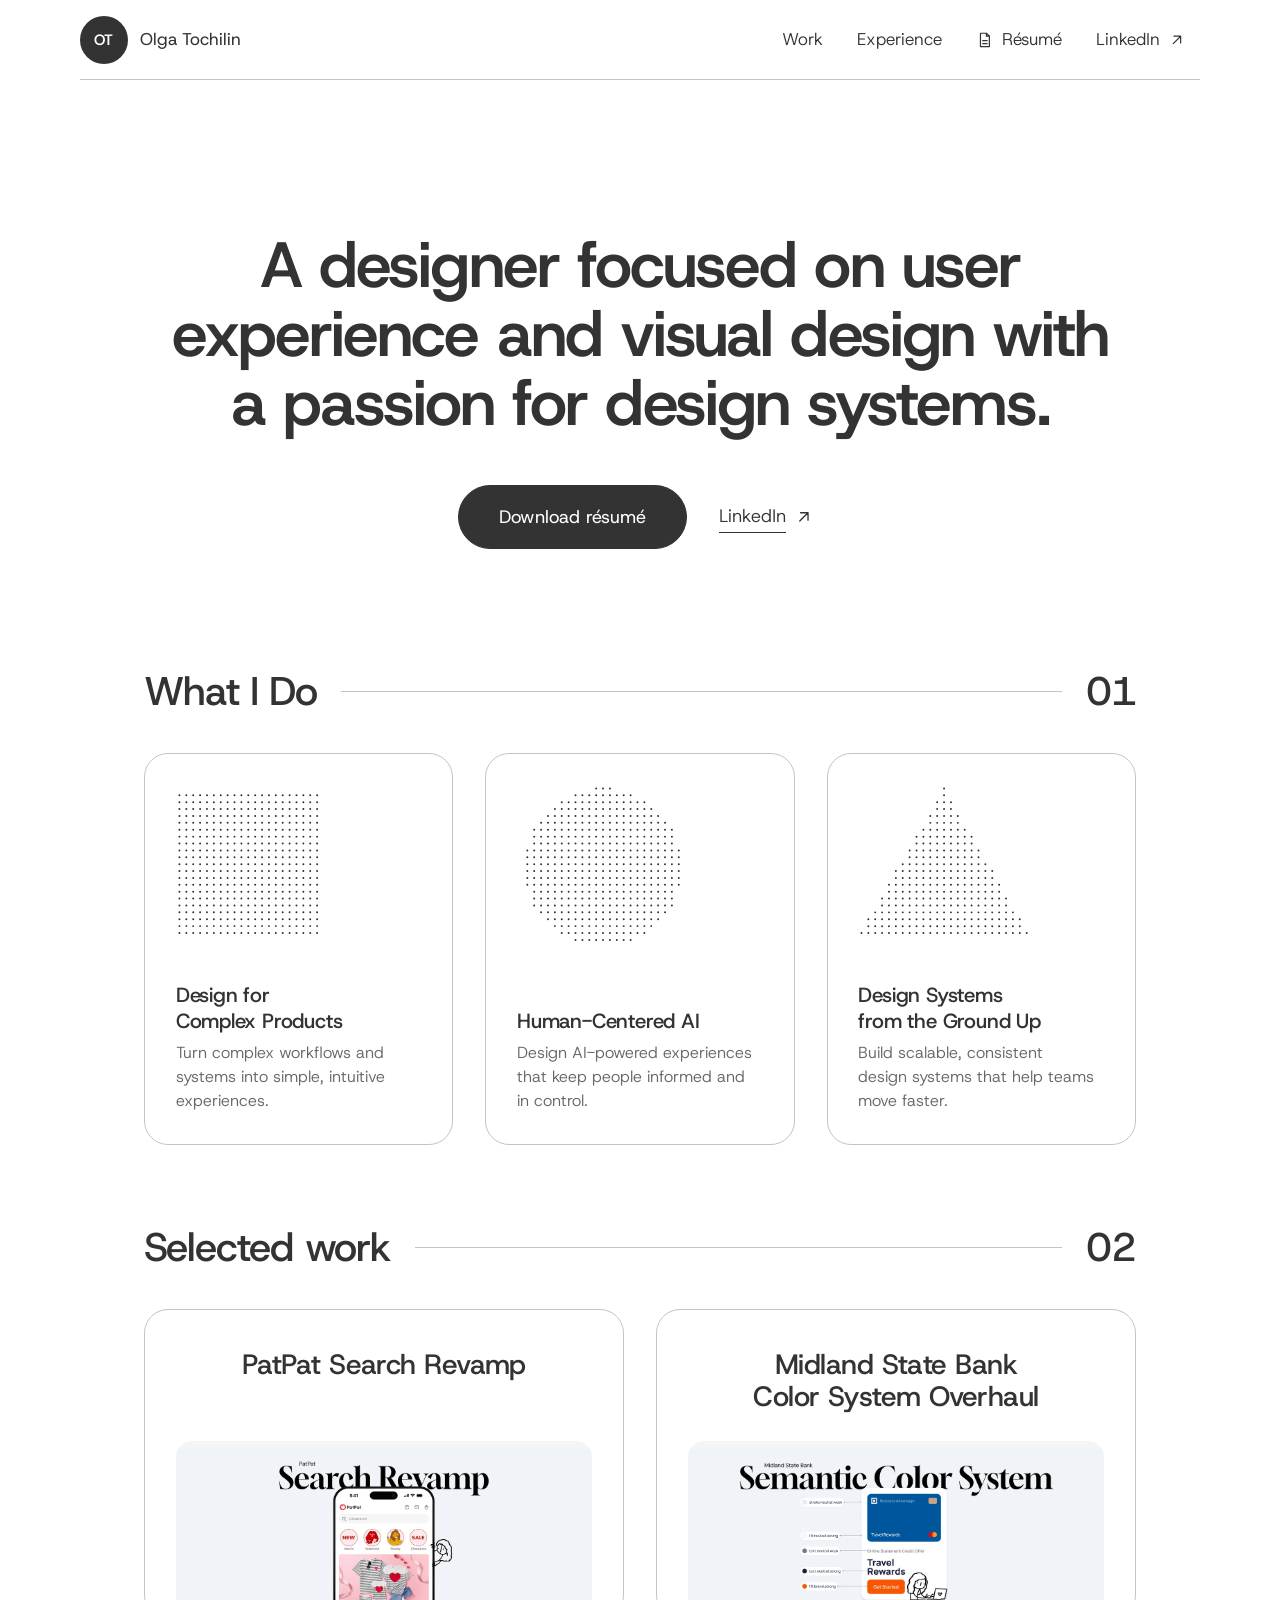
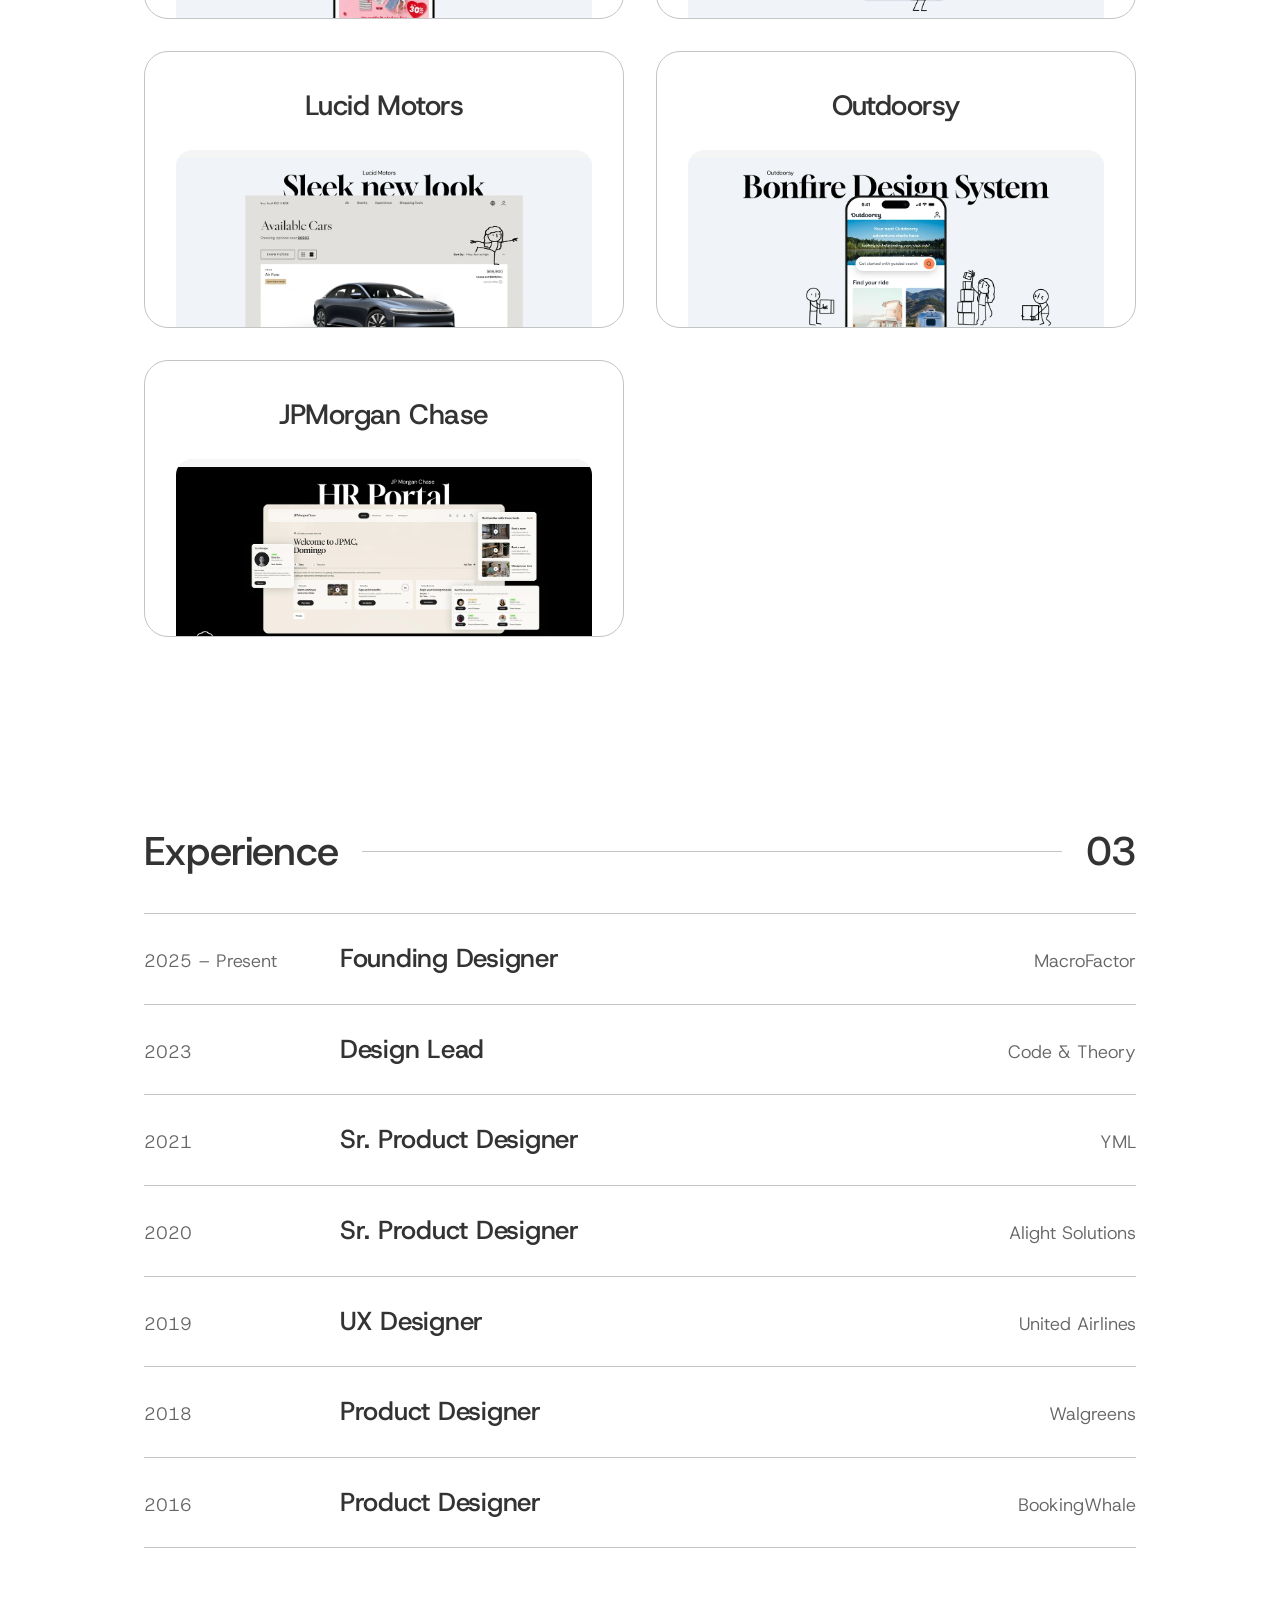
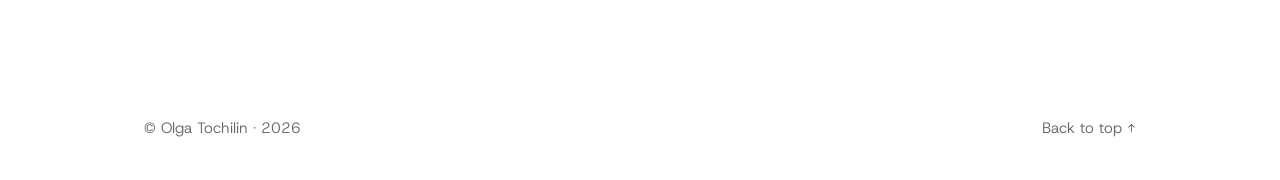
==== index.html @ 883e1238 "What I Do: drop hover effect, show descriptions inside cards Remove the slide-up dark layer and its " ====
<!doctype html>
<html lang="en">
<head>
<meta charset="utf-8">
<meta name="viewport" content="width=device-width, initial-scale=1">
<title>Olga Tochilin</title>
<meta name="description" content="Olga Tochilin — designer focused on user experience, visual design and design systems.">
<script>document.documentElement.classList.add('js')</script>
<link rel="preload" href="assets/fonts/HostGrotesk-latin.woff2" as="font" type="font/woff2" crossorigin>
<link rel="stylesheet" href="assets/style.css">
</head>
<body>
<header class="site-header">
  <div class="header-inner">
    <a class="brand" href="./"><span class="mono">OT</span><span class="brand-name">Olga Tochilin</span></a>
    <nav>
      <a href="#work">Work</a>
      <a href="#experience">Experience</a>
      <a class="nav-cta" href="assets/Olga-Tochilin-PD.pdf" target="_blank" rel="noopener"><svg viewBox="0 0 24 24" aria-hidden="true"><path d="M6 3h8l4 4v14H6V3Z"/><path d="M14 3v4h4M9 13h6M9 17h6"/></svg>Résumé</a>
      <a class="nav-cta" href="https://www.linkedin.com/in/olgatoc/" target="_blank" rel="noopener noreferrer"><span>LinkedIn</span><svg viewBox="0 0 24 24" aria-hidden="true"><path d="M7 17 17 7M8 7h9v9"/></svg><span class="sr-only"> (opens in a new tab)</span></a>
    </nav>
  </div>
</header>
<main id="top">
<section class="hero">
  <h1 data-reveal>A designer focused on user experience and visual design with a passion for design&nbsp;systems.</h1>
  <div class="hero-cta" data-reveal>
    <a class="btn btn-solid" href="assets/Olga-Tochilin-PD.pdf" target="_blank" rel="noopener"><span>Download résumé</span></a>
    <a class="link-ext" href="https://www.linkedin.com/in/olgatoc/" target="_blank" rel="noopener noreferrer"><span>LinkedIn</span><svg viewBox="0 0 24 24" aria-hidden="true"><path d="M7 17 17 7M8 7h9v9"/></svg><span class="sr-only"> (opens in a new tab)</span></a>
  </div>
</section>
<section id="what" class="wrap">
  <h2 class="section-head" data-reveal><span>What I Do</span><i></i><b>01</b></h2>
  <div class="what-grid"><div class="what-card" data-reveal><svg class="dots" viewBox="0 0 400 384" aria-hidden="true"><path d="M8 24h0M24 24h0M40 24h0M56 24h0M72 24h0M88 24h0M104 24h0M120 24h0M136 24h0M152 24h0M168 24h0M184 24h0M200 24h0M216 24h0M232 24h0M248 24h0M264 24h0M280 24h0M296 24h0M312 24h0M328 24h0M8 40h0M24 40h0M40 40h0M56 40h0M72 40h0M88 40h0M104 40h0M120 40h0M136 40h0M152 40h0M168 40h0M184 40h0M200 40h0M216 40h0M232 40h0M248 40h0M264 40h0M280 40h0M296 40h0M312 40h0M328 40h0M8 56h0M24 56h0M40 56h0M56 56h0M72 56h0M88 56h0M104 56h0M120 56h0M136 56h0M152 56h0M168 56h0M184 56h0M200 56h0M216 56h0M232 56h0M248 56h0M264 56h0M280 56h0M296 56h0M312 56h0M328 56h0M8 72h0M24 72h0M40 72h0M56 72h0M72 72h0M88 72h0M104 72h0M120 72h0M136 72h0M152 72h0M168 72h0M184 72h0M200 72h0M216 72h0M232 72h0M248 72h0M264 72h0M280 72h0M296 72h0M312 72h0M328 72h0M8 88h0M24 88h0M40 88h0M56 88h0M72 88h0M88 88h0M104 88h0M120 88h0M136 88h0M152 88h0M168 88h0M184 88h0M200 88h0M216 88h0M232 88h0M248 88h0M264 88h0M280 88h0M296 88h0M312 88h0M328 88h0M8 104h0M24 104h0M40 104h0M56 104h0M72 104h0M88 104h0M104 104h0M120 104h0M136 104h0M152 104h0M168 104h0M184 104h0M200 104h0M216 104h0M232 104h0M248 104h0M264 104h0M280 104h0M296 104h0M312 104h0M328 104h0M8 120h0M24 120h0M40 120h0M56 120h0M72 120h0M88 120h0M104 120h0M120 120h0M136 120h0M152 120h0M168 120h0M184 120h0M200 120h0M216 120h0M232 120h0M248 120h0M264 120h0M280 120h0M296 120h0M312 120h0M328 120h0M8 136h0M24 136h0M40 136h0M56 136h0M72 136h0M88 136h0M104 136h0M120 136h0M136 136h0M152 136h0M168 136h0M184 136h0M200 136h0M216 136h0M232 136h0M248 136h0M264 136h0M280 136h0M296 136h0M312 136h0M328 136h0M8 152h0M24 152h0M40 152h0M56 152h0M72 152h0M88 152h0M104 152h0M120 152h0M136 152h0M152 152h0M168 152h0M184 152h0M200 152h0M216 152h0M232 152h0M248 152h0M264 152h0M280 152h0M296 152h0M312 152h0M328 152h0M8 168h0M24 168h0M40 168h0M56 168h0M72 168h0M88 168h0M104 168h0M120 168h0M136 168h0M152 168h0M168 168h0M184 168h0M200 168h0M216 168h0M232 168h0M248 168h0M264 168h0M280 168h0M296 168h0M312 168h0M328 168h0M8 184h0M24 184h0M40 184h0M56 184h0M72 184h0M88 184h0M104 184h0M120 184h0M136 184h0M152 184h0M168 184h0M184 184h0M200 184h0M216 184h0M232 184h0M248 184h0M264 184h0M280 184h0M296 184h0M312 184h0M328 184h0M8 200h0M24 200h0M40 200h0M56 200h0M72 200h0M88 200h0M104 200h0M120 200h0M136 200h0M152 200h0M168 200h0M184 200h0M200 200h0M216 200h0M232 200h0M248 200h0M264 200h0M280 200h0M296 200h0M312 200h0M328 200h0M8 216h0M24 216h0M40 216h0M56 216h0M72 216h0M88 216h0M104 216h0M120 216h0M136 216h0M152 216h0M168 216h0M184 216h0M200 216h0M216 216h0M232 216h0M248 216h0M264 216h0M280 216h0M296 216h0M312 216h0M328 216h0M8 232h0M24 232h0M40 232h0M56 232h0M72 232h0M88 232h0M104 232h0M120 232h0M136 232h0M152 232h0M168 232h0M184 232h0M200 232h0M216 232h0M232 232h0M248 232h0M264 232h0M280 232h0M296 232h0M312 232h0M328 232h0M8 248h0M24 248h0M40 248h0M56 248h0M72 248h0M88 248h0M104 248h0M120 248h0M136 248h0M152 248h0M168 248h0M184 248h0M200 248h0M216 248h0M232 248h0M248 248h0M264 248h0M280 248h0M296 248h0M312 248h0M328 248h0M8 264h0M24 264h0M40 264h0M56 264h0M72 264h0M88 264h0M104 264h0M120 264h0M136 264h0M152 264h0M168 264h0M184 264h0M200 264h0M216 264h0M232 264h0M248 264h0M264 264h0M280 264h0M296 264h0M312 264h0M328 264h0M8 280h0M24 280h0M40 280h0M56 280h0M72 280h0M88 280h0M104 280h0M120 280h0M136 280h0M152 280h0M168 280h0M184 280h0M200 280h0M216 280h0M232 280h0M248 280h0M264 280h0M280 280h0M296 280h0M312 280h0M328 280h0M8 296h0M24 296h0M40 296h0M56 296h0M72 296h0M88 296h0M104 296h0M120 296h0M136 296h0M152 296h0M168 296h0M184 296h0M200 296h0M216 296h0M232 296h0M248 296h0M264 296h0M280 296h0M296 296h0M312 296h0M328 296h0M8 312h0M24 312h0M40 312h0M56 312h0M72 312h0M88 312h0M104 312h0M120 312h0M136 312h0M152 312h0M168 312h0M184 312h0M200 312h0M216 312h0M232 312h0M248 312h0M264 312h0M280 312h0M296 312h0M312 312h0M328 312h0M8 328h0M24 328h0M40 328h0M56 328h0M72 328h0M88 328h0M104 328h0M120 328h0M136 328h0M152 328h0M168 328h0M184 328h0M200 328h0M216 328h0M232 328h0M248 328h0M264 328h0M280 328h0M296 328h0M312 328h0M328 328h0M8 344h0M24 344h0M40 344h0M56 344h0M72 344h0M88 344h0M104 344h0M120 344h0M136 344h0M152 344h0M168 344h0M184 344h0M200 344h0M216 344h0M232 344h0M248 344h0M264 344h0M280 344h0M296 344h0M312 344h0M328 344h0" fill="none" stroke="currentColor" stroke-width="4.6" stroke-linecap="round"/></svg><div class="what-text"><h3>Design for<br>Complex Products</h3><p class="what-desc">Turn complex workflows and systems into simple, intuitive experiences.</p></div></div><div class="what-card" data-reveal><svg class="dots" viewBox="0 0 400 384" aria-hidden="true"><path d="M184 8h0M200 8h0M216 8h0M136 24h0M152 24h0M168 24h0M184 24h0M200 24h0M216 24h0M232 24h0M248 24h0M264 24h0M104 40h0M120 40h0M136 40h0M152 40h0M168 40h0M184 40h0M200 40h0M216 40h0M232 40h0M248 40h0M264 40h0M280 40h0M296 40h0M88 56h0M104 56h0M120 56h0M136 56h0M152 56h0M168 56h0M184 56h0M200 56h0M216 56h0M232 56h0M248 56h0M264 56h0M280 56h0M296 56h0M312 56h0M72 72h0M88 72h0M104 72h0M120 72h0M136 72h0M152 72h0M168 72h0M184 72h0M200 72h0M216 72h0M232 72h0M248 72h0M264 72h0M280 72h0M296 72h0M312 72h0M328 72h0M56 88h0M72 88h0M88 88h0M104 88h0M120 88h0M136 88h0M152 88h0M168 88h0M184 88h0M200 88h0M216 88h0M232 88h0M248 88h0M264 88h0M280 88h0M296 88h0M312 88h0M328 88h0M344 88h0M40 104h0M56 104h0M72 104h0M88 104h0M104 104h0M120 104h0M136 104h0M152 104h0M168 104h0M184 104h0M200 104h0M216 104h0M232 104h0M248 104h0M264 104h0M280 104h0M296 104h0M312 104h0M328 104h0M344 104h0M360 104h0M40 120h0M56 120h0M72 120h0M88 120h0M104 120h0M120 120h0M136 120h0M152 120h0M168 120h0M184 120h0M200 120h0M216 120h0M232 120h0M248 120h0M264 120h0M280 120h0M296 120h0M312 120h0M328 120h0M344 120h0M360 120h0M40 136h0M56 136h0M72 136h0M88 136h0M104 136h0M120 136h0M136 136h0M152 136h0M168 136h0M184 136h0M200 136h0M216 136h0M232 136h0M248 136h0M264 136h0M280 136h0M296 136h0M312 136h0M328 136h0M344 136h0M360 136h0M24 152h0M40 152h0M56 152h0M72 152h0M88 152h0M104 152h0M120 152h0M136 152h0M152 152h0M168 152h0M184 152h0M200 152h0M216 152h0M232 152h0M248 152h0M264 152h0M280 152h0M296 152h0M312 152h0M328 152h0M344 152h0M360 152h0M376 152h0M24 168h0M40 168h0M56 168h0M72 168h0M88 168h0M104 168h0M120 168h0M136 168h0M152 168h0M168 168h0M184 168h0M200 168h0M216 168h0M232 168h0M248 168h0M264 168h0M280 168h0M296 168h0M312 168h0M328 168h0M344 168h0M360 168h0M376 168h0M24 184h0M40 184h0M56 184h0M72 184h0M88 184h0M104 184h0M120 184h0M136 184h0M152 184h0M168 184h0M184 184h0M200 184h0M216 184h0M232 184h0M248 184h0M264 184h0M280 184h0M296 184h0M312 184h0M328 184h0M344 184h0M360 184h0M376 184h0M24 200h0M40 200h0M56 200h0M72 200h0M88 200h0M104 200h0M120 200h0M136 200h0M152 200h0M168 200h0M184 200h0M200 200h0M216 200h0M232 200h0M248 200h0M264 200h0M280 200h0M296 200h0M312 200h0M328 200h0M344 200h0M360 200h0M376 200h0M24 216h0M40 216h0M56 216h0M72 216h0M88 216h0M104 216h0M120 216h0M136 216h0M152 216h0M168 216h0M184 216h0M200 216h0M216 216h0M232 216h0M248 216h0M264 216h0M280 216h0M296 216h0M312 216h0M328 216h0M344 216h0M360 216h0M376 216h0M24 232h0M40 232h0M56 232h0M72 232h0M88 232h0M104 232h0M120 232h0M136 232h0M152 232h0M168 232h0M184 232h0M200 232h0M216 232h0M232 232h0M248 232h0M264 232h0M280 232h0M296 232h0M312 232h0M328 232h0M344 232h0M360 232h0M376 232h0M40 248h0M56 248h0M72 248h0M88 248h0M104 248h0M120 248h0M136 248h0M152 248h0M168 248h0M184 248h0M200 248h0M216 248h0M232 248h0M248 248h0M264 248h0M280 248h0M296 248h0M312 248h0M328 248h0M344 248h0M360 248h0M40 264h0M56 264h0M72 264h0M88 264h0M104 264h0M120 264h0M136 264h0M152 264h0M168 264h0M184 264h0M200 264h0M216 264h0M232 264h0M248 264h0M264 264h0M280 264h0M296 264h0M312 264h0M328 264h0M344 264h0M360 264h0M40 280h0M56 280h0M72 280h0M88 280h0M104 280h0M120 280h0M136 280h0M152 280h0M168 280h0M184 280h0M200 280h0M216 280h0M232 280h0M248 280h0M264 280h0M280 280h0M296 280h0M312 280h0M328 280h0M344 280h0M360 280h0M56 296h0M72 296h0M88 296h0M104 296h0M120 296h0M136 296h0M152 296h0M168 296h0M184 296h0M200 296h0M216 296h0M232 296h0M248 296h0M264 296h0M280 296h0M296 296h0M312 296h0M328 296h0M344 296h0M72 312h0M88 312h0M104 312h0M120 312h0M136 312h0M152 312h0M168 312h0M184 312h0M200 312h0M216 312h0M232 312h0M248 312h0M264 312h0M280 312h0M296 312h0M312 312h0M328 312h0M88 328h0M104 328h0M120 328h0M136 328h0M152 328h0M168 328h0M184 328h0M200 328h0M216 328h0M232 328h0M248 328h0M264 328h0M280 328h0M296 328h0M312 328h0M104 344h0M120 344h0M136 344h0M152 344h0M168 344h0M184 344h0M200 344h0M216 344h0M232 344h0M248 344h0M264 344h0M280 344h0M296 344h0M136 360h0M152 360h0M168 360h0M184 360h0M200 360h0M216 360h0M232 360h0M248 360h0M264 360h0" fill="none" stroke="currentColor" stroke-width="4.6" stroke-linecap="round"/></svg><div class="what-text"><h3>Human-Centered AI</h3><p class="what-desc">Design AI-powered experiences that keep people informed and in control.</p></div></div><div class="what-card" data-reveal><svg class="dots" viewBox="0 0 400 384" aria-hidden="true"><path d="M200 8h0M200 24h0M184 40h0M200 40h0M216 40h0M184 56h0M200 56h0M216 56h0M168 72h0M184 72h0M200 72h0M216 72h0M232 72h0M168 88h0M184 88h0M200 88h0M216 88h0M232 88h0M152 104h0M168 104h0M184 104h0M200 104h0M216 104h0M232 104h0M248 104h0M136 120h0M152 120h0M168 120h0M184 120h0M200 120h0M216 120h0M232 120h0M248 120h0M264 120h0M136 136h0M152 136h0M168 136h0M184 136h0M200 136h0M216 136h0M232 136h0M248 136h0M264 136h0M120 152h0M136 152h0M152 152h0M168 152h0M184 152h0M200 152h0M216 152h0M232 152h0M248 152h0M264 152h0M280 152h0M120 168h0M136 168h0M152 168h0M168 168h0M184 168h0M200 168h0M216 168h0M232 168h0M248 168h0M264 168h0M280 168h0M104 184h0M120 184h0M136 184h0M152 184h0M168 184h0M184 184h0M200 184h0M216 184h0M232 184h0M248 184h0M264 184h0M280 184h0M296 184h0M88 200h0M104 200h0M120 200h0M136 200h0M152 200h0M168 200h0M184 200h0M200 200h0M216 200h0M232 200h0M248 200h0M264 200h0M280 200h0M296 200h0M312 200h0M88 216h0M104 216h0M120 216h0M136 216h0M152 216h0M168 216h0M184 216h0M200 216h0M216 216h0M232 216h0M248 216h0M264 216h0M280 216h0M296 216h0M312 216h0M72 232h0M88 232h0M104 232h0M120 232h0M136 232h0M152 232h0M168 232h0M184 232h0M200 232h0M216 232h0M232 232h0M248 232h0M264 232h0M280 232h0M296 232h0M312 232h0M328 232h0M72 248h0M88 248h0M104 248h0M120 248h0M136 248h0M152 248h0M168 248h0M184 248h0M200 248h0M216 248h0M232 248h0M248 248h0M264 248h0M280 248h0M296 248h0M312 248h0M328 248h0M56 264h0M72 264h0M88 264h0M104 264h0M120 264h0M136 264h0M152 264h0M168 264h0M184 264h0M200 264h0M216 264h0M232 264h0M248 264h0M264 264h0M280 264h0M296 264h0M312 264h0M328 264h0M344 264h0M56 280h0M72 280h0M88 280h0M104 280h0M120 280h0M136 280h0M152 280h0M168 280h0M184 280h0M200 280h0M216 280h0M232 280h0M248 280h0M264 280h0M280 280h0M296 280h0M312 280h0M328 280h0M344 280h0M40 296h0M56 296h0M72 296h0M88 296h0M104 296h0M120 296h0M136 296h0M152 296h0M168 296h0M184 296h0M200 296h0M216 296h0M232 296h0M248 296h0M264 296h0M280 296h0M296 296h0M312 296h0M328 296h0M344 296h0M360 296h0M24 312h0M40 312h0M56 312h0M72 312h0M88 312h0M104 312h0M120 312h0M136 312h0M152 312h0M168 312h0M184 312h0M200 312h0M216 312h0M232 312h0M248 312h0M264 312h0M280 312h0M296 312h0M312 312h0M328 312h0M344 312h0M360 312h0M376 312h0M24 328h0M40 328h0M56 328h0M72 328h0M88 328h0M104 328h0M120 328h0M136 328h0M152 328h0M168 328h0M184 328h0M200 328h0M216 328h0M232 328h0M248 328h0M264 328h0M280 328h0M296 328h0M312 328h0M328 328h0M344 328h0M360 328h0M376 328h0M8 344h0M24 344h0M40 344h0M56 344h0M72 344h0M88 344h0M104 344h0M120 344h0M136 344h0M152 344h0M168 344h0M184 344h0M200 344h0M216 344h0M232 344h0M248 344h0M264 344h0M280 344h0M296 344h0M312 344h0M328 344h0M344 344h0M360 344h0M376 344h0M392 344h0" fill="none" stroke="currentColor" stroke-width="4.6" stroke-linecap="round"/></svg><div class="what-text"><h3>Design Systems<br>from the Ground Up</h3><p class="what-desc">Build scalable, consistent design systems that help teams move faster.</p></div></div></div>
</section>
<section id="work" class="wrap">
  <h2 class="section-head" data-reveal><span>Selected work</span><i></i><b>02</b></h2>
  <div class="grid">
<a class="card" href="portfolio/patpat/" data-reveal>
  <span class="card-text">
    <span class="card-title">PatPat Search Revamp</span>
  </span>
  <span class="card-media"><img src="assets/img/patpat-featured-5.webp" alt="" width="1200" height="509" loading="lazy"></span>
</a>
<a class="card" href="portfolio/midland/" data-reveal>
  <span class="card-text">
    <span class="card-title">Midland State Bank Color System Overhaul</span>
  </span>
  <span class="card-media"><img src="assets/img/midland-featured-5.webp" alt="" width="1200" height="509" loading="lazy"></span>
</a>
<a class="card" href="portfolio/lucid/" data-reveal>
  <span class="card-text">
    <span class="card-title">Lucid Motors</span>
  </span>
  <span class="card-media"><img src="assets/img/lucid-featured-5.webp" alt="" width="1200" height="509" loading="lazy"></span>
</a>
<a class="card" href="portfolio/outdoorsy/" data-reveal>
  <span class="card-text">
    <span class="card-title">Outdoorsy</span>
  </span>
  <span class="card-media"><img src="assets/img/outdoorsy-featured-5.webp" alt="" width="1200" height="509" loading="lazy"></span>
</a>
<a class="card" href="portfolio/jpmorgan-chase/" data-reveal>
  <span class="card-text">
    <span class="card-title">JPMorgan Chase</span>
  </span>
  <span class="card-media"><img src="assets/img/jpmc-featured-5.webp" alt="" width="1200" height="509" loading="lazy"></span>
</a>
  </div>
</section>
<section id="experience" class="wrap">
  <h2 class="section-head" data-reveal><span>Experience</span><i></i><b>03</b></h2>
  <ul class="exp"><li data-reveal><span class="yr">2025 – Present</span><span class="role">Founding Designer</span><span class="co">MacroFactor</span></li><li data-reveal><span class="yr">2023</span><span class="role">Design Lead</span><span class="co">Code & Theory</span></li><li data-reveal><span class="yr">2021</span><span class="role">Sr. Product Designer</span><span class="co">YML</span></li><li data-reveal><span class="yr">2020</span><span class="role">Sr. Product Designer</span><span class="co">Alight Solutions</span></li><li data-reveal><span class="yr">2019</span><span class="role">UX Designer</span><span class="co">United Airlines</span></li><li data-reveal><span class="yr">2018</span><span class="role">Product Designer</span><span class="co">Walgreens</span></li><li data-reveal><span class="yr">2016</span><span class="role">Product Designer</span><span class="co">BookingWhale</span></li></ul>
</section>
</main>
<footer class="site-footer"><span>© Olga Tochilin · 2026</span><a href="#top" class="to-top">Back to top ↑</a></footer>
<script src="assets/site.js" defer></script>
</body>
</html>
---- assets/style.css ----
/* Olga Tochilin — portfolio
   Monochrome, hairline borders, large radii, Host Grotesk, quick restrained motion. */

@font-face{
  font-family:"Host Grotesk";
  src:url("fonts/HostGrotesk-latin.woff2") format("woff2");
  font-weight:300 800;font-style:normal;font-display:swap;
}

:root{
  --n0:#fff; --n100:#f5f5f5; --n200:#ddd; --n300:#c4c4c4; --n500:#888; --n600:#666; --n900:#333;
  --hair:.5px solid var(--n300);
  --radius:24px;
  --edge:clamp(20px,5vw,64px);
  --max:1120px;
  --read:720px;
  --header:80px;
  --ease-out:cubic-bezier(.22,1,.36,1);
  --ease-ui:cubic-bezier(.5,0,.5,1);
  --font:"Host Grotesk",-apple-system,BlinkMacSystemFont,"Segoe UI",Helvetica,Arial,sans-serif;
}
*{box-sizing:border-box}
html{scroll-behavior:smooth;scroll-padding-top:100px}
body{
  margin:0;padding-top:var(--header);
  background:var(--n0);color:var(--n900);
  font:330 18px/1.6 var(--font);letter-spacing:0;
  -webkit-font-smoothing:antialiased;text-wrap:pretty;
}
img{max-width:100%;height:auto;display:block}
a{color:inherit}
svg{width:1.15em;height:1.15em;fill:none;stroke:currentColor;stroke-width:1.6;stroke-linecap:round;stroke-linejoin:round;flex:none}

/* ---------- header: full-width bar → floating pill on scroll ---------- */
.site-header{position:fixed;inset:0 0 auto 0;z-index:20;display:flex;justify-content:center;padding:0 var(--edge);pointer-events:none}
.header-inner{
  pointer-events:auto;width:100%;max-width:var(--max);height:var(--header);
  display:flex;align-items:center;justify-content:space-between;
  border-bottom:var(--hair);background:rgba(255,255,255,0);
  transition:max-width .5s var(--ease-out),height .5s var(--ease-out),margin-top .5s var(--ease-out),
             padding .5s var(--ease-out),border-radius .5s var(--ease-out),background .3s var(--ease-ui),
             box-shadow .5s var(--ease-out),border-color .3s var(--ease-ui);
}
.site-header.is-stuck .header-inner{
  max-width:740px;height:64px;margin-top:12px;padding:0 10px 0 8px;
  border-radius:999px;border-color:transparent;
  background:rgba(255,255,255,.72);
  -webkit-backdrop-filter:blur(12px);backdrop-filter:blur(12px);
  box-shadow:0 8px 32px rgba(0,0,0,.10),0 0 0 .5px rgba(0,0,0,.06);
}
.brand{display:flex;align-items:center;gap:12px;text-decoration:none;font-weight:400;font-size:17px}
.mono{
  flex:none;display:grid;place-items:center;width:48px;height:48px;border-radius:50%;
  background:var(--n900);color:#fff;font-size:15px;font-weight:600;letter-spacing:.04em;
  transition:width .5s var(--ease-out),height .5s var(--ease-out);
}
.is-stuck .mono{width:40px;height:40px}
.site-header nav{display:flex;align-items:center;gap:6px;font-size:17px}
.site-header nav a{white-space:nowrap;text-decoration:none;padding:8px 14px;border-radius:999px;transition:background .2s var(--ease-ui)}
.site-header nav a:hover{background:var(--n100)}
.nav-cta{display:inline-flex;align-items:center;gap:8px}
.nav-cta svg{width:1.05em;height:1.05em}

/* ---------- buttons: fill slides up on hover, quick press ---------- */
.btn{
  position:relative;display:inline-flex;align-items:center;justify-content:center;overflow:hidden;
  height:64px;padding:0 40px;border-radius:999px;text-decoration:none;font-size:18px;font-weight:400;
  border:1px solid var(--n900);isolation:isolate;
  transition:transform .15s ease-out;
}
.btn span{position:relative;z-index:1;transition:color .25s var(--ease-ui)}
.btn::before{
  content:"";position:absolute;inset:0;z-index:0;transform:translateY(101%);border-radius:inherit;
  transition:transform .25s cubic-bezier(.42,0,1,1);
}
.btn:hover::before{transform:none;transition:transform .5s cubic-bezier(0,0,.58,1)}
.btn:active{transform:scale(.97);transition-duration:80ms}
.btn-solid{background:var(--n900);color:#fff}
.btn-solid::before{background:#000}
.btn-outline{background:transparent;color:var(--n900)}
.btn-outline::before{background:var(--n900)}
.btn-outline:hover span{color:#fff}

/* tertiary text link with "opens in new tab" icon */
.link-ext{
  display:inline-flex;align-items:center;gap:8px;height:64px;padding:0 8px;
  font-size:18px;text-decoration:none;border-radius:999px;
}
.link-ext span:first-child{background:linear-gradient(currentColor,currentColor) 0 100%/100% 1px no-repeat;padding-bottom:2px;transition:background-size .3s var(--ease-out)}
.link-ext:hover span:first-child{background-size:0 1px;background-position:100% 100%}
.link-ext svg{width:1.1em;height:1.1em;transition:transform .3s var(--ease-out)}
.link-ext:hover svg{transform:translate(2px,-2px)}
.link-ext:active{transform:scale(.97);transition:transform 80ms}
.link-ext:focus-visible{outline:2px solid var(--n900);outline-offset:3px}
.sr-only{position:absolute;width:1px;height:1px;margin:-1px;padding:0;overflow:hidden;clip:rect(0 0 0 0);white-space:nowrap;border:0}

/* ---------- layout ---------- */
.wrap{max-width:var(--max);margin:0 auto;padding:var(--space,96px) var(--edge)}
.wrap.narrow{max-width:calc(var(--read) + 2*var(--edge))}
#work{padding-top:80px}

/* section heading:  Title ———— 01 */
.section-head{
  display:flex;align-items:center;gap:24px;margin:0 0 40px;
  font-size:clamp(28px,4vw,40px);line-height:1.1;font-weight:500;letter-spacing:-.02em;
}
.section-head i{flex:1;height:0;border-top:var(--hair)}
.section-head b{font-weight:500;font-variant-numeric:tabular-nums}

/* ---------- hero ---------- */
.hero{max-width:var(--max);margin:0 auto;padding:clamp(72px,12vw,150px) var(--edge) clamp(56px,8vw,96px);text-align:center}
.hero h1{
  margin:0 auto;max-width:17em;font-size:clamp(34px,5.6vw,64px);line-height:1.08;
  font-weight:600;letter-spacing:-.03em;text-wrap:balance;
}
.hero-cta{display:flex;flex-wrap:wrap;justify-content:center;gap:24px;margin-top:48px}

/* ---------- work cards ---------- */

.grid{display:grid;grid-template-columns:repeat(2,1fr);gap:32px}
.card{
  display:flex;flex-direction:column;overflow:hidden;text-decoration:none;
  border:var(--hair);border-radius:var(--radius);background:var(--n0);
  padding:clamp(24px,3vw,40px) clamp(20px,2.4vw,32px) 0;
  transition:border-color .3s var(--ease-ui),transform .15s ease-out,opacity .64s var(--ease-out);
}
.card[hidden]{display:none}
.card:hover{border-color:var(--n900)}
.card:active{transform:scale(.985);transition-duration:80ms}
.card-text{display:block;text-align:center;margin-bottom:28px}
.card-title{display:block;font-size:clamp(22px,2.4vw,28px);line-height:1.15;font-weight:500;letter-spacing:-.02em;text-wrap:balance}
.card-media{display:block;margin-top:auto;border-radius:16px 16px 0 0;overflow:hidden;background:var(--n100)}
.card-media img{width:100%;aspect-ratio:1200/509;object-fit:cover;transform:translateY(8px) scale(1);transform-origin:50% 100%;transition:transform .6s var(--ease-out)}
.card:hover .card-media img{transform:translateY(0) scale(1.03)}

/* ---------- experience ---------- */
.exp{list-style:none;margin:0 0 40px;padding:0}
.exp li{
  display:grid;grid-template-columns:10em 1fr auto;gap:16px;align-items:baseline;
  padding:24px 0;border-top:var(--hair);
}
.exp li:last-child{border-bottom:var(--hair)}
.exp .yr{color:var(--n600);font-variant-numeric:tabular-nums}
.exp .role{font-size:clamp(20px,2.4vw,26px);font-weight:500;letter-spacing:-.01em;transition:transform .4s var(--ease-out)}
.exp .co{color:var(--n600);text-align:right}
.exp li:hover .role{transform:translateX(8px)}

/* ---------- case study ---------- */
.project .wrap.narrow{padding-top:56px}
.back{margin:0 0 56px;font-size:16px}
.back a{text-decoration:none;color:var(--n600)}
.back a:hover{color:var(--n900)}
.project h1{margin:0 0 40px;font-size:clamp(36px,6vw,64px);line-height:1.06;font-weight:600;letter-spacing:-.03em;text-wrap:balance}
.meta{display:flex;flex-wrap:wrap;gap:20px 48px;margin:0 0 24px;padding:24px 0;border-block:var(--hair);font-size:16px}
.meta dt{color:var(--n600);margin-bottom:2px}
.meta dd{margin:0;max-width:26em}
.project .section-head{margin:112px 0 40px}
.project h3.h{margin:64px 0 16px;font-size:clamp(24px,3vw,32px);line-height:1.15;font-weight:500;letter-spacing:-.02em;text-wrap:balance}
.project h4.sub{margin:32px 0 6px;font-size:20px;line-height:1.3;font-weight:500;letter-spacing:-.01em}
.project p{margin:0 0 18px;font-size:19px;line-height:1.65}
.project ul{padding-left:1.2em;margin:0 0 22px;font-size:19px}
.project li{margin-bottom:8px}
.project figure{margin:40px calc(-1 * min(12vw,170px))}
.project figure img{width:100%;border:var(--hair);border-radius:var(--radius);background:var(--n100)}
@media (max-width:1000px){.project figure{margin-inline:0}}
.stats{display:grid;grid-template-columns:repeat(auto-fit,minmax(200px,1fr));gap:20px;margin:32px 0}
.stat{padding:28px 24px;border:var(--hair);border-radius:var(--radius)}
.stat .num{font-size:56px;font-weight:600;letter-spacing:-.04em;line-height:1}
.stat h3{font-size:18px;font-weight:500;margin:14px 0 8px;line-height:1.25}
.stat p{font-size:16px!important;color:var(--n600);margin:0!important;line-height:1.5!important}
.thanks{text-align:center;color:var(--n600);margin:96px 0 0!important}
.project .wrap:last-of-type{padding-top:40px}

/* ---------- footer ---------- */
.site-footer{
  max-width:var(--max);margin:0 auto;padding:32px var(--edge) 40px;
  display:flex;justify-content:space-between;gap:16px;font-size:15px;color:var(--n600);
}
.to-top{text-decoration:none}
.to-top:hover{color:var(--n900)}

/* ---------- scroll reveal (only when JS is on) ---------- */
.js [data-reveal]{opacity:0;transform:translateY(18px);transition:opacity .64s var(--ease-out),transform .64s var(--ease-out)}
.js [data-reveal].in{opacity:1;transform:none}
.js .card[data-reveal]{transition:opacity .64s var(--ease-out),transform .64s var(--ease-out),border-color .3s var(--ease-ui)}
.js .card[data-reveal].in:active{transform:scale(.985);transition-duration:80ms}

/* ---------- small screens ---------- */
@media (max-width:820px){
  .grid{grid-template-columns:1fr}
  .exp li{grid-template-columns:1fr auto;gap:4px 16px}
  .exp .yr{grid-column:2;grid-row:1;text-align:right}
  .exp .role{grid-column:1;grid-row:1}
  .exp .co{grid-column:1/-1;text-align:left}
}
@media (max-width:520px){
  .brand-name{display:none}
  .site-header nav a{padding:8px 10px}
}
@media (max-width:600px){
  body{font-size:17px}
  .site-header nav a:not(.nav-cta){display:none}
  .site-header.is-stuck .header-inner{max-width:100%}
    .btn{height:56px;padding:0 28px;font-size:17px}
  .link-ext{height:56px;font-size:17px}
  .hero-cta{gap:12px}
  .section-head{gap:16px}
}

@media (prefers-reduced-motion:reduce){
  html{scroll-behavior:auto}
  *,*::before,*::after{transition-duration:.01ms!important;animation-duration:.01ms!important}
  .js [data-reveal]{opacity:1;transform:none}
}

/* ---------- What I Do: dotted-shape cards ---------- */
#what{padding-top:24px;padding-bottom:0}
.what-grid{display:grid;grid-template-columns:repeat(3,1fr);gap:32px}
.what-card{
  --pad:clamp(20px,2.4vw,32px);
  display:flex;flex-direction:column;justify-content:space-between;gap:32px;
  border:var(--hair);border-radius:var(--radius);padding:var(--pad);
  background:var(--n0);
}
.dots{width:70%;max-width:240px;height:auto;color:var(--n900);overflow:visible}
.what-card h3{margin:0;font-size:clamp(18px,1.6vw,21px);line-height:1.25;font-weight:500;letter-spacing:-.01em;white-space:nowrap}
.what-desc{margin:8px 0 0;font-size:16px;line-height:1.5;font-weight:330;color:var(--n600)}

/* small screens: swipe sideways, no dots */
@media (max-width:820px){
  .what-grid{display:flex;gap:16px;overflow-x:auto;scroll-snap-type:x mandatory;scroll-padding-inline:var(--edge);margin-inline:calc(-1 * var(--edge));padding:0 var(--edge) 8px;scrollbar-width:none}
  .what-grid::-webkit-scrollbar{display:none}
  .what-card{flex:0 0 min(84%,340px);scroll-snap-align:start;padding:28px 24px}
  .dots{display:none}
  .what-card h3{white-space:normal;font-size:22px}
  /* cards sit in a sideways-swipe row: don't fade them in, or off-screen ones look blank until swiped to */
  .js .what-card[data-reveal]{opacity:1;transform:none}
}
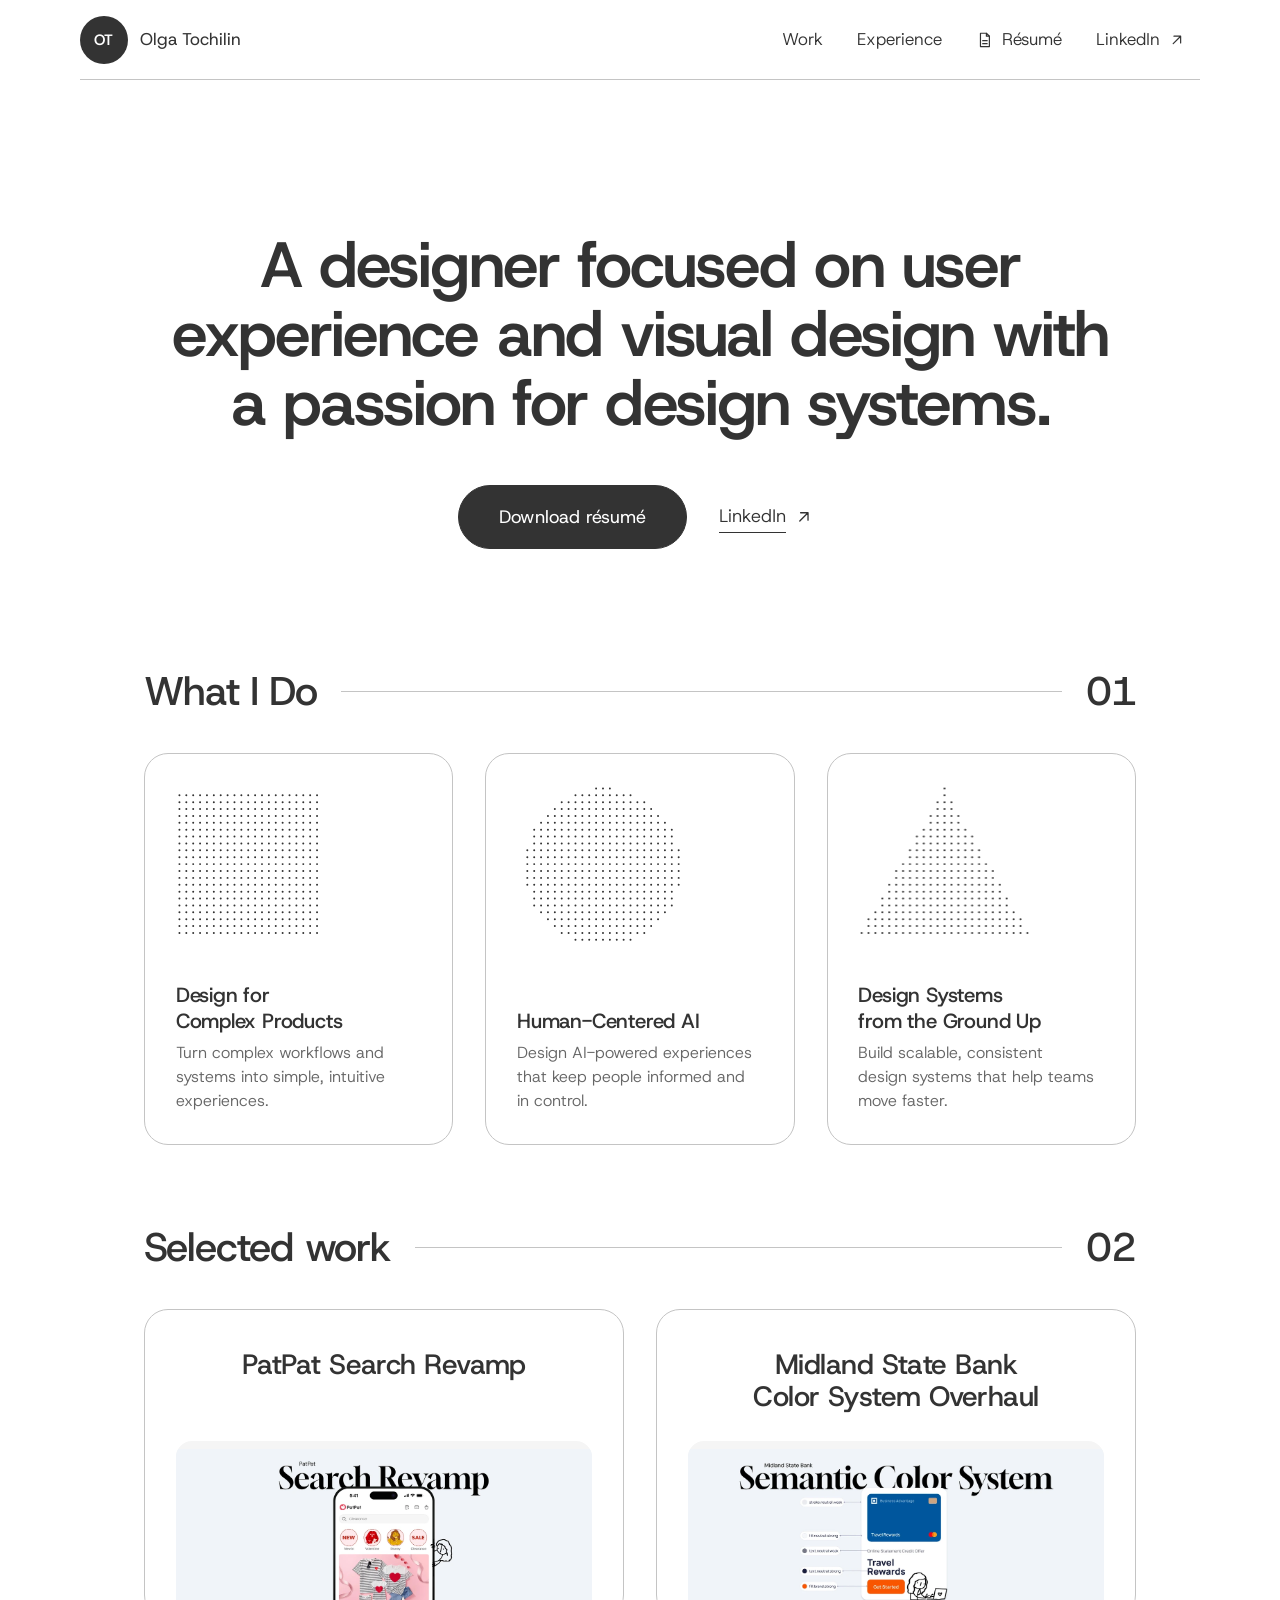
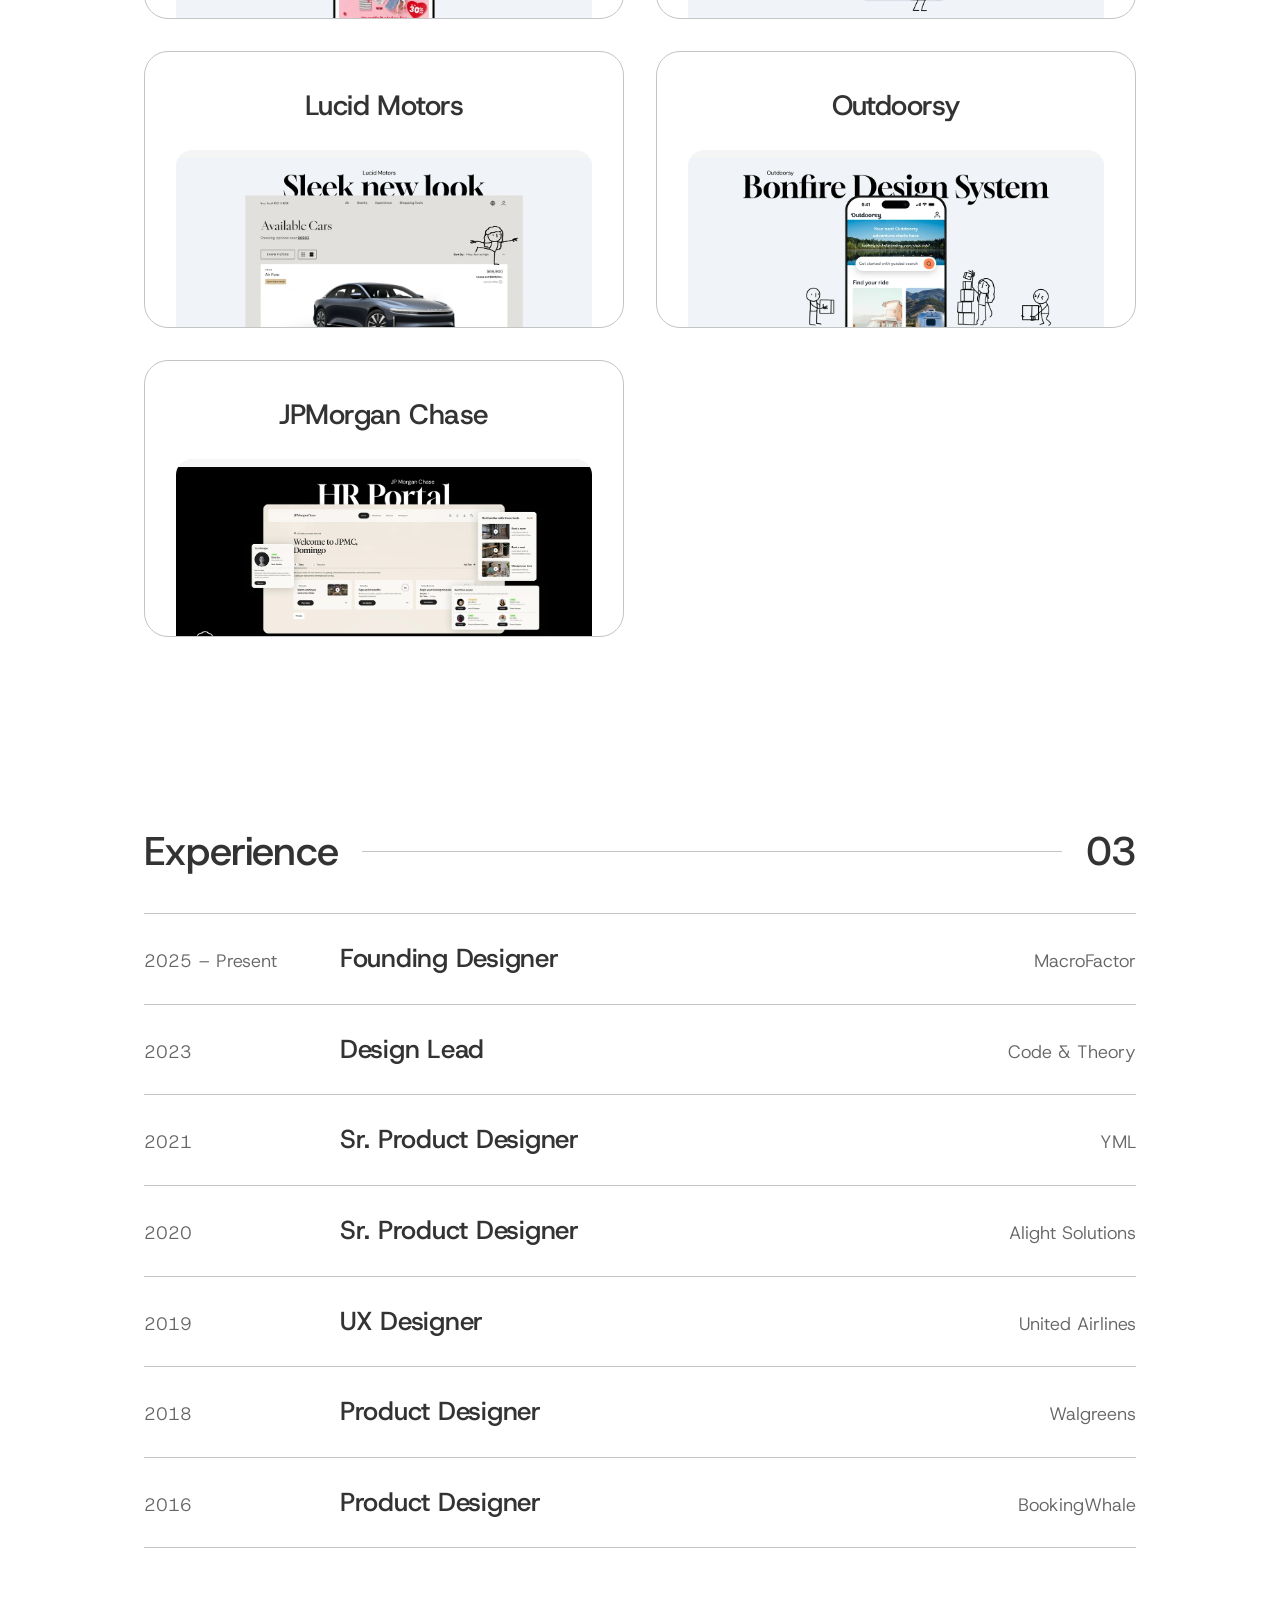
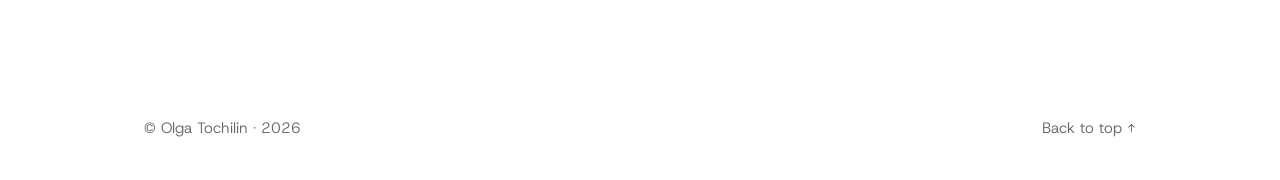
==== commit 27fd1bd3: "Fade only images that actually had to load; remove text/card fade-in Remove the scroll-reveal system" ====
--- a/index.html
+++ b/index.html
@@ -23,44 +23,44 @@
 </header>
 <main id="top">
 <section class="hero">
-  <h1 data-reveal>A designer focused on user experience and visual design with a passion for design&nbsp;systems.</h1>
-  <div class="hero-cta" data-reveal>
+  <h1>A designer focused on user experience and visual design with a passion for design&nbsp;systems.</h1>
+  <div class="hero-cta">
     <a class="btn btn-solid" href="assets/Olga-Tochilin-PD.pdf" target="_blank" rel="noopener"><span>Download résumé</span></a>
     <a class="link-ext" href="https://www.linkedin.com/in/olgatoc/" target="_blank" rel="noopener noreferrer"><span>LinkedIn</span><svg viewBox="0 0 24 24" aria-hidden="true"><path d="M7 17 17 7M8 7h9v9"/></svg><span class="sr-only"> (opens in a new tab)</span></a>
   </div>
 </section>
 <section id="what" class="wrap">
-  <h2 class="section-head" data-reveal><span>What I Do</span><i></i><b>01</b></h2>
-  <div class="what-grid"><div class="what-card" data-reveal><svg class="dots" viewBox="0 0 400 384" aria-hidden="true"><path d="M8 24h0M24 24h0M40 24h0M56 24h0M72 24h0M88 24h0M104 24h0M120 24h0M136 24h0M152 24h0M168 24h0M184 24h0M200 24h0M216 24h0M232 24h0M248 24h0M264 24h0M280 24h0M296 24h0M312 24h0M328 24h0M8 40h0M24 40h0M40 40h0M56 40h0M72 40h0M88 40h0M104 40h0M120 40h0M136 40h0M152 40h0M168 40h0M184 40h0M200 40h0M216 40h0M232 40h0M248 40h0M264 40h0M280 40h0M296 40h0M312 40h0M328 40h0M8 56h0M24 56h0M40 56h0M56 56h0M72 56h0M88 56h0M104 56h0M120 56h0M136 56h0M152 56h0M168 56h0M184 56h0M200 56h0M216 56h0M232 56h0M248 56h0M264 56h0M280 56h0M296 56h0M312 56h0M328 56h0M8 72h0M24 72h0M40 72h0M56 72h0M72 72h0M88 72h0M104 72h0M120 72h0M136 72h0M152 72h0M168 72h0M184 72h0M200 72h0M216 72h0M232 72h0M248 72h0M264 72h0M280 72h0M296 72h0M312 72h0M328 72h0M8 88h0M24 88h0M40 88h0M56 88h0M72 88h0M88 88h0M104 88h0M120 88h0M136 88h0M152 88h0M168 88h0M184 88h0M200 88h0M216 88h0M232 88h0M248 88h0M264 88h0M280 88h0M296 88h0M312 88h0M328 88h0M8 104h0M24 104h0M40 104h0M56 104h0M72 104h0M88 104h0M104 104h0M120 104h0M136 104h0M152 104h0M168 104h0M184 104h0M200 104h0M216 104h0M232 104h0M248 104h0M264 104h0M280 104h0M296 104h0M312 104h0M328 104h0M8 120h0M24 120h0M40 120h0M56 120h0M72 120h0M88 120h0M104 120h0M120 120h0M136 120h0M152 120h0M168 120h0M184 120h0M200 120h0M216 120h0M232 120h0M248 120h0M264 120h0M280 120h0M296 120h0M312 120h0M328 120h0M8 136h0M24 136h0M40 136h0M56 136h0M72 136h0M88 136h0M104 136h0M120 136h0M136 136h0M152 136h0M168 136h0M184 136h0M200 136h0M216 136h0M232 136h0M248 136h0M264 136h0M280 136h0M296 136h0M312 136h0M328 136h0M8 152h0M24 152h0M40 152h0M56 152h0M72 152h0M88 152h0M104 152h0M120 152h0M136 152h0M152 152h0M168 152h0M184 152h0M200 152h0M216 152h0M232 152h0M248 152h0M264 152h0M280 152h0M296 152h0M312 152h0M328 152h0M8 168h0M24 168h0M40 168h0M56 168h0M72 168h0M88 168h0M104 168h0M120 168h0M136 168h0M152 168h0M168 168h0M184 168h0M200 168h0M216 168h0M232 168h0M248 168h0M264 168h0M280 168h0M296 168h0M312 168h0M328 168h0M8 184h0M24 184h0M40 184h0M56 184h0M72 184h0M88 184h0M104 184h0M120 184h0M136 184h0M152 184h0M168 184h0M184 184h0M200 184h0M216 184h0M232 184h0M248 184h0M264 184h0M280 184h0M296 184h0M312 184h0M328 184h0M8 200h0M24 200h0M40 200h0M56 200h0M72 200h0M88 200h0M104 200h0M120 200h0M136 200h0M152 200h0M168 200h0M184 200h0M200 200h0M216 200h0M232 200h0M248 200h0M264 200h0M280 200h0M296 200h0M312 200h0M328 200h0M8 216h0M24 216h0M40 216h0M56 216h0M72 216h0M88 216h0M104 216h0M120 216h0M136 216h0M152 216h0M168 216h0M184 216h0M200 216h0M216 216h0M232 216h0M248 216h0M264 216h0M280 216h0M296 216h0M312 216h0M328 216h0M8 232h0M24 232h0M40 232h0M56 232h0M72 232h0M88 232h0M104 232h0M120 232h0M136 232h0M152 232h0M168 232h0M184 232h0M200 232h0M216 232h0M232 232h0M248 232h0M264 232h0M280 232h0M296 232h0M312 232h0M328 232h0M8 248h0M24 248h0M40 248h0M56 248h0M72 248h0M88 248h0M104 248h0M120 248h0M136 248h0M152 248h0M168 248h0M184 248h0M200 248h0M216 248h0M232 248h0M248 248h0M264 248h0M280 248h0M296 248h0M312 248h0M328 248h0M8 264h0M24 264h0M40 264h0M56 264h0M72 264h0M88 264h0M104 264h0M120 264h0M136 264h0M152 264h0M168 264h0M184 264h0M200 264h0M216 264h0M232 264h0M248 264h0M264 264h0M280 264h0M296 264h0M312 264h0M328 264h0M8 280h0M24 280h0M40 280h0M56 280h0M72 280h0M88 280h0M104 280h0M120 280h0M136 280h0M152 280h0M168 280h0M184 280h0M200 280h0M216 280h0M232 280h0M248 280h0M264 280h0M280 280h0M296 280h0M312 280h0M328 280h0M8 296h0M24 296h0M40 296h0M56 296h0M72 296h0M88 296h0M104 296h0M120 296h0M136 296h0M152 296h0M168 296h0M184 296h0M200 296h0M216 296h0M232 296h0M248 296h0M264 296h0M280 296h0M296 296h0M312 296h0M328 296h0M8 312h0M24 312h0M40 312h0M56 312h0M72 312h0M88 312h0M104 312h0M120 312h0M136 312h0M152 312h0M168 312h0M184 312h0M200 312h0M216 312h0M232 312h0M248 312h0M264 312h0M280 312h0M296 312h0M312 312h0M328 312h0M8 328h0M24 328h0M40 328h0M56 328h0M72 328h0M88 328h0M104 328h0M120 328h0M136 328h0M152 328h0M168 328h0M184 328h0M200 328h0M216 328h0M232 328h0M248 328h0M264 328h0M280 328h0M296 328h0M312 328h0M328 328h0M8 344h0M24 344h0M40 344h0M56 344h0M72 344h0M88 344h0M104 344h0M120 344h0M136 344h0M152 344h0M168 344h0M184 344h0M200 344h0M216 344h0M232 344h0M248 344h0M264 344h0M280 344h0M296 344h0M312 344h0M328 344h0" fill="none" stroke="currentColor" stroke-width="4.6" stroke-linecap="round"/></svg><div class="what-text"><h3>Design for<br>Complex Products</h3><p class="what-desc">Turn complex workflows and systems into simple, intuitive experiences.</p></div></div><div class="what-card" data-reveal><svg class="dots" viewBox="0 0 400 384" aria-hidden="true"><path d="M184 8h0M200 8h0M216 8h0M136 24h0M152 24h0M168 24h0M184 24h0M200 24h0M216 24h0M232 24h0M248 24h0M264 24h0M104 40h0M120 40h0M136 40h0M152 40h0M168 40h0M184 40h0M200 40h0M216 40h0M232 40h0M248 40h0M264 40h0M280 40h0M296 40h0M88 56h0M104 56h0M120 56h0M136 56h0M152 56h0M168 56h0M184 56h0M200 56h0M216 56h0M232 56h0M248 56h0M264 56h0M280 56h0M296 56h0M312 56h0M72 72h0M88 72h0M104 72h0M120 72h0M136 72h0M152 72h0M168 72h0M184 72h0M200 72h0M216 72h0M232 72h0M248 72h0M264 72h0M280 72h0M296 72h0M312 72h0M328 72h0M56 88h0M72 88h0M88 88h0M104 88h0M120 88h0M136 88h0M152 88h0M168 88h0M184 88h0M200 88h0M216 88h0M232 88h0M248 88h0M264 88h0M280 88h0M296 88h0M312 88h0M328 88h0M344 88h0M40 104h0M56 104h0M72 104h0M88 104h0M104 104h0M120 104h0M136 104h0M152 104h0M168 104h0M184 104h0M200 104h0M216 104h0M232 104h0M248 104h0M264 104h0M280 104h0M296 104h0M312 104h0M328 104h0M344 104h0M360 104h0M40 120h0M56 120h0M72 120h0M88 120h0M104 120h0M120 120h0M136 120h0M152 120h0M168 120h0M184 120h0M200 120h0M216 120h0M232 120h0M248 120h0M264 120h0M280 120h0M296 120h0M312 120h0M328 120h0M344 120h0M360 120h0M40 136h0M56 136h0M72 136h0M88 136h0M104 136h0M120 136h0M136 136h0M152 136h0M168 136h0M184 136h0M200 136h0M216 136h0M232 136h0M248 136h0M264 136h0M280 136h0M296 136h0M312 136h0M328 136h0M344 136h0M360 136h0M24 152h0M40 152h0M56 152h0M72 152h0M88 152h0M104 152h0M120 152h0M136 152h0M152 152h0M168 152h0M184 152h0M200 152h0M216 152h0M232 152h0M248 152h0M264 152h0M280 152h0M296 152h0M312 152h0M328 152h0M344 152h0M360 152h0M376 152h0M24 168h0M40 168h0M56 168h0M72 168h0M88 168h0M104 168h0M120 168h0M136 168h0M152 168h0M168 168h0M184 168h0M200 168h0M216 168h0M232 168h0M248 168h0M264 168h0M280 168h0M296 168h0M312 168h0M328 168h0M344 168h0M360 168h0M376 168h0M24 184h0M40 184h0M56 184h0M72 184h0M88 184h0M104 184h0M120 184h0M136 184h0M152 184h0M168 184h0M184 184h0M200 184h0M216 184h0M232 184h0M248 184h0M264 184h0M280 184h0M296 184h0M312 184h0M328 184h0M344 184h0M360 184h0M376 184h0M24 200h0M40 200h0M56 200h0M72 200h0M88 200h0M104 200h0M120 200h0M136 200h0M152 200h0M168 200h0M184 200h0M200 200h0M216 200h0M232 200h0M248 200h0M264 200h0M280 200h0M296 200h0M312 200h0M328 200h0M344 200h0M360 200h0M376 200h0M24 216h0M40 216h0M56 216h0M72 216h0M88 216h0M104 216h0M120 216h0M136 216h0M152 216h0M168 216h0M184 216h0M200 216h0M216 216h0M232 216h0M248 216h0M264 216h0M280 216h0M296 216h0M312 216h0M328 216h0M344 216h0M360 216h0M376 216h0M24 232h0M40 232h0M56 232h0M72 232h0M88 232h0M104 232h0M120 232h0M136 232h0M152 232h0M168 232h0M184 232h0M200 232h0M216 232h0M232 232h0M248 232h0M264 232h0M280 232h0M296 232h0M312 232h0M328 232h0M344 232h0M360 232h0M376 232h0M40 248h0M56 248h0M72 248h0M88 248h0M104 248h0M120 248h0M136 248h0M152 248h0M168 248h0M184 248h0M200 248h0M216 248h0M232 248h0M248 248h0M264 248h0M280 248h0M296 248h0M312 248h0M328 248h0M344 248h0M360 248h0M40 264h0M56 264h0M72 264h0M88 264h0M104 264h0M120 264h0M136 264h0M152 264h0M168 264h0M184 264h0M200 264h0M216 264h0M232 264h0M248 264h0M264 264h0M280 264h0M296 264h0M312 264h0M328 264h0M344 264h0M360 264h0M40 280h0M56 280h0M72 280h0M88 280h0M104 280h0M120 280h0M136 280h0M152 280h0M168 280h0M184 280h0M200 280h0M216 280h0M232 280h0M248 280h0M264 280h0M280 280h0M296 280h0M312 280h0M328 280h0M344 280h0M360 280h0M56 296h0M72 296h0M88 296h0M104 296h0M120 296h0M136 296h0M152 296h0M168 296h0M184 296h0M200 296h0M216 296h0M232 296h0M248 296h0M264 296h0M280 296h0M296 296h0M312 296h0M328 296h0M344 296h0M72 312h0M88 312h0M104 312h0M120 312h0M136 312h0M152 312h0M168 312h0M184 312h0M200 312h0M216 312h0M232 312h0M248 312h0M264 312h0M280 312h0M296 312h0M312 312h0M328 312h0M88 328h0M104 328h0M120 328h0M136 328h0M152 328h0M168 328h0M184 328h0M200 328h0M216 328h0M232 328h0M248 328h0M264 328h0M280 328h0M296 328h0M312 328h0M104 344h0M120 344h0M136 344h0M152 344h0M168 344h0M184 344h0M200 344h0M216 344h0M232 344h0M248 344h0M264 344h0M280 344h0M296 344h0M136 360h0M152 360h0M168 360h0M184 360h0M200 360h0M216 360h0M232 360h0M248 360h0M264 360h0" fill="none" stroke="currentColor" stroke-width="4.6" stroke-linecap="round"/></svg><div class="what-text"><h3>Human-Centered AI</h3><p class="what-desc">Design AI-powered experiences that keep people informed and in control.</p></div></div><div class="what-card" data-reveal><svg class="dots" viewBox="0 0 400 384" aria-hidden="true"><path d="M200 8h0M200 24h0M184 40h0M200 40h0M216 40h0M184 56h0M200 56h0M216 56h0M168 72h0M184 72h0M200 72h0M216 72h0M232 72h0M168 88h0M184 88h0M200 88h0M216 88h0M232 88h0M152 104h0M168 104h0M184 104h0M200 104h0M216 104h0M232 104h0M248 104h0M136 120h0M152 120h0M168 120h0M184 120h0M200 120h0M216 120h0M232 120h0M248 120h0M264 120h0M136 136h0M152 136h0M168 136h0M184 136h0M200 136h0M216 136h0M232 136h0M248 136h0M264 136h0M120 152h0M136 152h0M152 152h0M168 152h0M184 152h0M200 152h0M216 152h0M232 152h0M248 152h0M264 152h0M280 152h0M120 168h0M136 168h0M152 168h0M168 168h0M184 168h0M200 168h0M216 168h0M232 168h0M248 168h0M264 168h0M280 168h0M104 184h0M120 184h0M136 184h0M152 184h0M168 184h0M184 184h0M200 184h0M216 184h0M232 184h0M248 184h0M264 184h0M280 184h0M296 184h0M88 200h0M104 200h0M120 200h0M136 200h0M152 200h0M168 200h0M184 200h0M200 200h0M216 200h0M232 200h0M248 200h0M264 200h0M280 200h0M296 200h0M312 200h0M88 216h0M104 216h0M120 216h0M136 216h0M152 216h0M168 216h0M184 216h0M200 216h0M216 216h0M232 216h0M248 216h0M264 216h0M280 216h0M296 216h0M312 216h0M72 232h0M88 232h0M104 232h0M120 232h0M136 232h0M152 232h0M168 232h0M184 232h0M200 232h0M216 232h0M232 232h0M248 232h0M264 232h0M280 232h0M296 232h0M312 232h0M328 232h0M72 248h0M88 248h0M104 248h0M120 248h0M136 248h0M152 248h0M168 248h0M184 248h0M200 248h0M216 248h0M232 248h0M248 248h0M264 248h0M280 248h0M296 248h0M312 248h0M328 248h0M56 264h0M72 264h0M88 264h0M104 264h0M120 264h0M136 264h0M152 264h0M168 264h0M184 264h0M200 264h0M216 264h0M232 264h0M248 264h0M264 264h0M280 264h0M296 264h0M312 264h0M328 264h0M344 264h0M56 280h0M72 280h0M88 280h0M104 280h0M120 280h0M136 280h0M152 280h0M168 280h0M184 280h0M200 280h0M216 280h0M232 280h0M248 280h0M264 280h0M280 280h0M296 280h0M312 280h0M328 280h0M344 280h0M40 296h0M56 296h0M72 296h0M88 296h0M104 296h0M120 296h0M136 296h0M152 296h0M168 296h0M184 296h0M200 296h0M216 296h0M232 296h0M248 296h0M264 296h0M280 296h0M296 296h0M312 296h0M328 296h0M344 296h0M360 296h0M24 312h0M40 312h0M56 312h0M72 312h0M88 312h0M104 312h0M120 312h0M136 312h0M152 312h0M168 312h0M184 312h0M200 312h0M216 312h0M232 312h0M248 312h0M264 312h0M280 312h0M296 312h0M312 312h0M328 312h0M344 312h0M360 312h0M376 312h0M24 328h0M40 328h0M56 328h0M72 328h0M88 328h0M104 328h0M120 328h0M136 328h0M152 328h0M168 328h0M184 328h0M200 328h0M216 328h0M232 328h0M248 328h0M264 328h0M280 328h0M296 328h0M312 328h0M328 328h0M344 328h0M360 328h0M376 328h0M8 344h0M24 344h0M40 344h0M56 344h0M72 344h0M88 344h0M104 344h0M120 344h0M136 344h0M152 344h0M168 344h0M184 344h0M200 344h0M216 344h0M232 344h0M248 344h0M264 344h0M280 344h0M296 344h0M312 344h0M328 344h0M344 344h0M360 344h0M376 344h0M392 344h0" fill="none" stroke="currentColor" stroke-width="4.6" stroke-linecap="round"/></svg><div class="what-text"><h3>Design Systems<br>from the Ground Up</h3><p class="what-desc">Build scalable, consistent design systems that help teams move faster.</p></div></div></div>
+  <h2 class="section-head"><span>What I Do</span><i></i><b>01</b></h2>
+  <div class="what-grid"><div class="what-card"><svg class="dots" viewBox="0 0 400 384" aria-hidden="true"><path d="M8 24h0M24 24h0M40 24h0M56 24h0M72 24h0M88 24h0M104 24h0M120 24h0M136 24h0M152 24h0M168 24h0M184 24h0M200 24h0M216 24h0M232 24h0M248 24h0M264 24h0M280 24h0M296 24h0M312 24h0M328 24h0M8 40h0M24 40h0M40 40h0M56 40h0M72 40h0M88 40h0M104 40h0M120 40h0M136 40h0M152 40h0M168 40h0M184 40h0M200 40h0M216 40h0M232 40h0M248 40h0M264 40h0M280 40h0M296 40h0M312 40h0M328 40h0M8 56h0M24 56h0M40 56h0M56 56h0M72 56h0M88 56h0M104 56h0M120 56h0M136 56h0M152 56h0M168 56h0M184 56h0M200 56h0M216 56h0M232 56h0M248 56h0M264 56h0M280 56h0M296 56h0M312 56h0M328 56h0M8 72h0M24 72h0M40 72h0M56 72h0M72 72h0M88 72h0M104 72h0M120 72h0M136 72h0M152 72h0M168 72h0M184 72h0M200 72h0M216 72h0M232 72h0M248 72h0M264 72h0M280 72h0M296 72h0M312 72h0M328 72h0M8 88h0M24 88h0M40 88h0M56 88h0M72 88h0M88 88h0M104 88h0M120 88h0M136 88h0M152 88h0M168 88h0M184 88h0M200 88h0M216 88h0M232 88h0M248 88h0M264 88h0M280 88h0M296 88h0M312 88h0M328 88h0M8 104h0M24 104h0M40 104h0M56 104h0M72 104h0M88 104h0M104 104h0M120 104h0M136 104h0M152 104h0M168 104h0M184 104h0M200 104h0M216 104h0M232 104h0M248 104h0M264 104h0M280 104h0M296 104h0M312 104h0M328 104h0M8 120h0M24 120h0M40 120h0M56 120h0M72 120h0M88 120h0M104 120h0M120 120h0M136 120h0M152 120h0M168 120h0M184 120h0M200 120h0M216 120h0M232 120h0M248 120h0M264 120h0M280 120h0M296 120h0M312 120h0M328 120h0M8 136h0M24 136h0M40 136h0M56 136h0M72 136h0M88 136h0M104 136h0M120 136h0M136 136h0M152 136h0M168 136h0M184 136h0M200 136h0M216 136h0M232 136h0M248 136h0M264 136h0M280 136h0M296 136h0M312 136h0M328 136h0M8 152h0M24 152h0M40 152h0M56 152h0M72 152h0M88 152h0M104 152h0M120 152h0M136 152h0M152 152h0M168 152h0M184 152h0M200 152h0M216 152h0M232 152h0M248 152h0M264 152h0M280 152h0M296 152h0M312 152h0M328 152h0M8 168h0M24 168h0M40 168h0M56 168h0M72 168h0M88 168h0M104 168h0M120 168h0M136 168h0M152 168h0M168 168h0M184 168h0M200 168h0M216 168h0M232 168h0M248 168h0M264 168h0M280 168h0M296 168h0M312 168h0M328 168h0M8 184h0M24 184h0M40 184h0M56 184h0M72 184h0M88 184h0M104 184h0M120 184h0M136 184h0M152 184h0M168 184h0M184 184h0M200 184h0M216 184h0M232 184h0M248 184h0M264 184h0M280 184h0M296 184h0M312 184h0M328 184h0M8 200h0M24 200h0M40 200h0M56 200h0M72 200h0M88 200h0M104 200h0M120 200h0M136 200h0M152 200h0M168 200h0M184 200h0M200 200h0M216 200h0M232 200h0M248 200h0M264 200h0M280 200h0M296 200h0M312 200h0M328 200h0M8 216h0M24 216h0M40 216h0M56 216h0M72 216h0M88 216h0M104 216h0M120 216h0M136 216h0M152 216h0M168 216h0M184 216h0M200 216h0M216 216h0M232 216h0M248 216h0M264 216h0M280 216h0M296 216h0M312 216h0M328 216h0M8 232h0M24 232h0M40 232h0M56 232h0M72 232h0M88 232h0M104 232h0M120 232h0M136 232h0M152 232h0M168 232h0M184 232h0M200 232h0M216 232h0M232 232h0M248 232h0M264 232h0M280 232h0M296 232h0M312 232h0M328 232h0M8 248h0M24 248h0M40 248h0M56 248h0M72 248h0M88 248h0M104 248h0M120 248h0M136 248h0M152 248h0M168 248h0M184 248h0M200 248h0M216 248h0M232 248h0M248 248h0M264 248h0M280 248h0M296 248h0M312 248h0M328 248h0M8 264h0M24 264h0M40 264h0M56 264h0M72 264h0M88 264h0M104 264h0M120 264h0M136 264h0M152 264h0M168 264h0M184 264h0M200 264h0M216 264h0M232 264h0M248 264h0M264 264h0M280 264h0M296 264h0M312 264h0M328 264h0M8 280h0M24 280h0M40 280h0M56 280h0M72 280h0M88 280h0M104 280h0M120 280h0M136 280h0M152 280h0M168 280h0M184 280h0M200 280h0M216 280h0M232 280h0M248 280h0M264 280h0M280 280h0M296 280h0M312 280h0M328 280h0M8 296h0M24 296h0M40 296h0M56 296h0M72 296h0M88 296h0M104 296h0M120 296h0M136 296h0M152 296h0M168 296h0M184 296h0M200 296h0M216 296h0M232 296h0M248 296h0M264 296h0M280 296h0M296 296h0M312 296h0M328 296h0M8 312h0M24 312h0M40 312h0M56 312h0M72 312h0M88 312h0M104 312h0M120 312h0M136 312h0M152 312h0M168 312h0M184 312h0M200 312h0M216 312h0M232 312h0M248 312h0M264 312h0M280 312h0M296 312h0M312 312h0M328 312h0M8 328h0M24 328h0M40 328h0M56 328h0M72 328h0M88 328h0M104 328h0M120 328h0M136 328h0M152 328h0M168 328h0M184 328h0M200 328h0M216 328h0M232 328h0M248 328h0M264 328h0M280 328h0M296 328h0M312 328h0M328 328h0M8 344h0M24 344h0M40 344h0M56 344h0M72 344h0M88 344h0M104 344h0M120 344h0M136 344h0M152 344h0M168 344h0M184 344h0M200 344h0M216 344h0M232 344h0M248 344h0M264 344h0M280 344h0M296 344h0M312 344h0M328 344h0" fill="none" stroke="currentColor" stroke-width="4.6" stroke-linecap="round"/></svg><div class="what-text"><h3>Design for<br>Complex Products</h3><p class="what-desc">Turn complex workflows and systems into simple, intuitive experiences.</p></div></div><div class="what-card"><svg class="dots" viewBox="0 0 400 384" aria-hidden="true"><path d="M184 8h0M200 8h0M216 8h0M136 24h0M152 24h0M168 24h0M184 24h0M200 24h0M216 24h0M232 24h0M248 24h0M264 24h0M104 40h0M120 40h0M136 40h0M152 40h0M168 40h0M184 40h0M200 40h0M216 40h0M232 40h0M248 40h0M264 40h0M280 40h0M296 40h0M88 56h0M104 56h0M120 56h0M136 56h0M152 56h0M168 56h0M184 56h0M200 56h0M216 56h0M232 56h0M248 56h0M264 56h0M280 56h0M296 56h0M312 56h0M72 72h0M88 72h0M104 72h0M120 72h0M136 72h0M152 72h0M168 72h0M184 72h0M200 72h0M216 72h0M232 72h0M248 72h0M264 72h0M280 72h0M296 72h0M312 72h0M328 72h0M56 88h0M72 88h0M88 88h0M104 88h0M120 88h0M136 88h0M152 88h0M168 88h0M184 88h0M200 88h0M216 88h0M232 88h0M248 88h0M264 88h0M280 88h0M296 88h0M312 88h0M328 88h0M344 88h0M40 104h0M56 104h0M72 104h0M88 104h0M104 104h0M120 104h0M136 104h0M152 104h0M168 104h0M184 104h0M200 104h0M216 104h0M232 104h0M248 104h0M264 104h0M280 104h0M296 104h0M312 104h0M328 104h0M344 104h0M360 104h0M40 120h0M56 120h0M72 120h0M88 120h0M104 120h0M120 120h0M136 120h0M152 120h0M168 120h0M184 120h0M200 120h0M216 120h0M232 120h0M248 120h0M264 120h0M280 120h0M296 120h0M312 120h0M328 120h0M344 120h0M360 120h0M40 136h0M56 136h0M72 136h0M88 136h0M104 136h0M120 136h0M136 136h0M152 136h0M168 136h0M184 136h0M200 136h0M216 136h0M232 136h0M248 136h0M264 136h0M280 136h0M296 136h0M312 136h0M328 136h0M344 136h0M360 136h0M24 152h0M40 152h0M56 152h0M72 152h0M88 152h0M104 152h0M120 152h0M136 152h0M152 152h0M168 152h0M184 152h0M200 152h0M216 152h0M232 152h0M248 152h0M264 152h0M280 152h0M296 152h0M312 152h0M328 152h0M344 152h0M360 152h0M376 152h0M24 168h0M40 168h0M56 168h0M72 168h0M88 168h0M104 168h0M120 168h0M136 168h0M152 168h0M168 168h0M184 168h0M200 168h0M216 168h0M232 168h0M248 168h0M264 168h0M280 168h0M296 168h0M312 168h0M328 168h0M344 168h0M360 168h0M376 168h0M24 184h0M40 184h0M56 184h0M72 184h0M88 184h0M104 184h0M120 184h0M136 184h0M152 184h0M168 184h0M184 184h0M200 184h0M216 184h0M232 184h0M248 184h0M264 184h0M280 184h0M296 184h0M312 184h0M328 184h0M344 184h0M360 184h0M376 184h0M24 200h0M40 200h0M56 200h0M72 200h0M88 200h0M104 200h0M120 200h0M136 200h0M152 200h0M168 200h0M184 200h0M200 200h0M216 200h0M232 200h0M248 200h0M264 200h0M280 200h0M296 200h0M312 200h0M328 200h0M344 200h0M360 200h0M376 200h0M24 216h0M40 216h0M56 216h0M72 216h0M88 216h0M104 216h0M120 216h0M136 216h0M152 216h0M168 216h0M184 216h0M200 216h0M216 216h0M232 216h0M248 216h0M264 216h0M280 216h0M296 216h0M312 216h0M328 216h0M344 216h0M360 216h0M376 216h0M24 232h0M40 232h0M56 232h0M72 232h0M88 232h0M104 232h0M120 232h0M136 232h0M152 232h0M168 232h0M184 232h0M200 232h0M216 232h0M232 232h0M248 232h0M264 232h0M280 232h0M296 232h0M312 232h0M328 232h0M344 232h0M360 232h0M376 232h0M40 248h0M56 248h0M72 248h0M88 248h0M104 248h0M120 248h0M136 248h0M152 248h0M168 248h0M184 248h0M200 248h0M216 248h0M232 248h0M248 248h0M264 248h0M280 248h0M296 248h0M312 248h0M328 248h0M344 248h0M360 248h0M40 264h0M56 264h0M72 264h0M88 264h0M104 264h0M120 264h0M136 264h0M152 264h0M168 264h0M184 264h0M200 264h0M216 264h0M232 264h0M248 264h0M264 264h0M280 264h0M296 264h0M312 264h0M328 264h0M344 264h0M360 264h0M40 280h0M56 280h0M72 280h0M88 280h0M104 280h0M120 280h0M136 280h0M152 280h0M168 280h0M184 280h0M200 280h0M216 280h0M232 280h0M248 280h0M264 280h0M280 280h0M296 280h0M312 280h0M328 280h0M344 280h0M360 280h0M56 296h0M72 296h0M88 296h0M104 296h0M120 296h0M136 296h0M152 296h0M168 296h0M184 296h0M200 296h0M216 296h0M232 296h0M248 296h0M264 296h0M280 296h0M296 296h0M312 296h0M328 296h0M344 296h0M72 312h0M88 312h0M104 312h0M120 312h0M136 312h0M152 312h0M168 312h0M184 312h0M200 312h0M216 312h0M232 312h0M248 312h0M264 312h0M280 312h0M296 312h0M312 312h0M328 312h0M88 328h0M104 328h0M120 328h0M136 328h0M152 328h0M168 328h0M184 328h0M200 328h0M216 328h0M232 328h0M248 328h0M264 328h0M280 328h0M296 328h0M312 328h0M104 344h0M120 344h0M136 344h0M152 344h0M168 344h0M184 344h0M200 344h0M216 344h0M232 344h0M248 344h0M264 344h0M280 344h0M296 344h0M136 360h0M152 360h0M168 360h0M184 360h0M200 360h0M216 360h0M232 360h0M248 360h0M264 360h0" fill="none" stroke="currentColor" stroke-width="4.6" stroke-linecap="round"/></svg><div class="what-text"><h3>Human-Centered AI</h3><p class="what-desc">Design AI-powered experiences that keep people informed and in control.</p></div></div><div class="what-card"><svg class="dots" viewBox="0 0 400 384" aria-hidden="true"><path d="M200 8h0M200 24h0M184 40h0M200 40h0M216 40h0M184 56h0M200 56h0M216 56h0M168 72h0M184 72h0M200 72h0M216 72h0M232 72h0M168 88h0M184 88h0M200 88h0M216 88h0M232 88h0M152 104h0M168 104h0M184 104h0M200 104h0M216 104h0M232 104h0M248 104h0M136 120h0M152 120h0M168 120h0M184 120h0M200 120h0M216 120h0M232 120h0M248 120h0M264 120h0M136 136h0M152 136h0M168 136h0M184 136h0M200 136h0M216 136h0M232 136h0M248 136h0M264 136h0M120 152h0M136 152h0M152 152h0M168 152h0M184 152h0M200 152h0M216 152h0M232 152h0M248 152h0M264 152h0M280 152h0M120 168h0M136 168h0M152 168h0M168 168h0M184 168h0M200 168h0M216 168h0M232 168h0M248 168h0M264 168h0M280 168h0M104 184h0M120 184h0M136 184h0M152 184h0M168 184h0M184 184h0M200 184h0M216 184h0M232 184h0M248 184h0M264 184h0M280 184h0M296 184h0M88 200h0M104 200h0M120 200h0M136 200h0M152 200h0M168 200h0M184 200h0M200 200h0M216 200h0M232 200h0M248 200h0M264 200h0M280 200h0M296 200h0M312 200h0M88 216h0M104 216h0M120 216h0M136 216h0M152 216h0M168 216h0M184 216h0M200 216h0M216 216h0M232 216h0M248 216h0M264 216h0M280 216h0M296 216h0M312 216h0M72 232h0M88 232h0M104 232h0M120 232h0M136 232h0M152 232h0M168 232h0M184 232h0M200 232h0M216 232h0M232 232h0M248 232h0M264 232h0M280 232h0M296 232h0M312 232h0M328 232h0M72 248h0M88 248h0M104 248h0M120 248h0M136 248h0M152 248h0M168 248h0M184 248h0M200 248h0M216 248h0M232 248h0M248 248h0M264 248h0M280 248h0M296 248h0M312 248h0M328 248h0M56 264h0M72 264h0M88 264h0M104 264h0M120 264h0M136 264h0M152 264h0M168 264h0M184 264h0M200 264h0M216 264h0M232 264h0M248 264h0M264 264h0M280 264h0M296 264h0M312 264h0M328 264h0M344 264h0M56 280h0M72 280h0M88 280h0M104 280h0M120 280h0M136 280h0M152 280h0M168 280h0M184 280h0M200 280h0M216 280h0M232 280h0M248 280h0M264 280h0M280 280h0M296 280h0M312 280h0M328 280h0M344 280h0M40 296h0M56 296h0M72 296h0M88 296h0M104 296h0M120 296h0M136 296h0M152 296h0M168 296h0M184 296h0M200 296h0M216 296h0M232 296h0M248 296h0M264 296h0M280 296h0M296 296h0M312 296h0M328 296h0M344 296h0M360 296h0M24 312h0M40 312h0M56 312h0M72 312h0M88 312h0M104 312h0M120 312h0M136 312h0M152 312h0M168 312h0M184 312h0M200 312h0M216 312h0M232 312h0M248 312h0M264 312h0M280 312h0M296 312h0M312 312h0M328 312h0M344 312h0M360 312h0M376 312h0M24 328h0M40 328h0M56 328h0M72 328h0M88 328h0M104 328h0M120 328h0M136 328h0M152 328h0M168 328h0M184 328h0M200 328h0M216 328h0M232 328h0M248 328h0M264 328h0M280 328h0M296 328h0M312 328h0M328 328h0M344 328h0M360 328h0M376 328h0M8 344h0M24 344h0M40 344h0M56 344h0M72 344h0M88 344h0M104 344h0M120 344h0M136 344h0M152 344h0M168 344h0M184 344h0M200 344h0M216 344h0M232 344h0M248 344h0M264 344h0M280 344h0M296 344h0M312 344h0M328 344h0M344 344h0M360 344h0M376 344h0M392 344h0" fill="none" stroke="currentColor" stroke-width="4.6" stroke-linecap="round"/></svg><div class="what-text"><h3>Design Systems<br>from the Ground Up</h3><p class="what-desc">Build scalable, consistent design systems that help teams move faster.</p></div></div></div>
 </section>
 <section id="work" class="wrap">
-  <h2 class="section-head" data-reveal><span>Selected work</span><i></i><b>02</b></h2>
+  <h2 class="section-head"><span>Selected work</span><i></i><b>02</b></h2>
   <div class="grid">
-<a class="card" href="portfolio/patpat/" data-reveal>
+<a class="card" href="portfolio/patpat/">
   <span class="card-text">
     <span class="card-title">PatPat Search Revamp</span>
   </span>
   <span class="card-media"><img src="assets/img/patpat-featured-5.webp" alt="" width="1200" height="509" loading="lazy"></span>
 </a>
-<a class="card" href="portfolio/midland/" data-reveal>
+<a class="card" href="portfolio/midland/">
   <span class="card-text">
     <span class="card-title">Midland State Bank Color System Overhaul</span>
   </span>
   <span class="card-media"><img src="assets/img/midland-featured-5.webp" alt="" width="1200" height="509" loading="lazy"></span>
 </a>
-<a class="card" href="portfolio/lucid/" data-reveal>
+<a class="card" href="portfolio/lucid/">
   <span class="card-text">
     <span class="card-title">Lucid Motors</span>
   </span>
   <span class="card-media"><img src="assets/img/lucid-featured-5.webp" alt="" width="1200" height="509" loading="lazy"></span>
 </a>
-<a class="card" href="portfolio/outdoorsy/" data-reveal>
+<a class="card" href="portfolio/outdoorsy/">
   <span class="card-text">
     <span class="card-title">Outdoorsy</span>
   </span>
   <span class="card-media"><img src="assets/img/outdoorsy-featured-5.webp" alt="" width="1200" height="509" loading="lazy"></span>
 </a>
-<a class="card" href="portfolio/jpmorgan-chase/" data-reveal>
+<a class="card" href="portfolio/jpmorgan-chase/">
   <span class="card-text">
     <span class="card-title">JPMorgan Chase</span>
   </span>
@@ -69,8 +69,8 @@
   </div>
 </section>
 <section id="experience" class="wrap">
-  <h2 class="section-head" data-reveal><span>Experience</span><i></i><b>03</b></h2>
-  <ul class="exp"><li data-reveal><span class="yr">2025 – Present</span><span class="role">Founding Designer</span><span class="co">MacroFactor</span></li><li data-reveal><span class="yr">2023</span><span class="role">Design Lead</span><span class="co">Code & Theory</span></li><li data-reveal><span class="yr">2021</span><span class="role">Sr. Product Designer</span><span class="co">YML</span></li><li data-reveal><span class="yr">2020</span><span class="role">Sr. Product Designer</span><span class="co">Alight Solutions</span></li><li data-reveal><span class="yr">2019</span><span class="role">UX Designer</span><span class="co">United Airlines</span></li><li data-reveal><span class="yr">2018</span><span class="role">Product Designer</span><span class="co">Walgreens</span></li><li data-reveal><span class="yr">2016</span><span class="role">Product Designer</span><span class="co">BookingWhale</span></li></ul>
+  <h2 class="section-head"><span>Experience</span><i></i><b>03</b></h2>
+  <ul class="exp"><li><span class="yr">2025 – Present</span><span class="role">Founding Designer</span><span class="co">MacroFactor</span></li><li><span class="yr">2023</span><span class="role">Design Lead</span><span class="co">Code & Theory</span></li><li><span class="yr">2021</span><span class="role">Sr. Product Designer</span><span class="co">YML</span></li><li><span class="yr">2020</span><span class="role">Sr. Product Designer</span><span class="co">Alight Solutions</span></li><li><span class="yr">2019</span><span class="role">UX Designer</span><span class="co">United Airlines</span></li><li><span class="yr">2018</span><span class="role">Product Designer</span><span class="co">Walgreens</span></li><li><span class="yr">2016</span><span class="role">Product Designer</span><span class="co">BookingWhale</span></li></ul>
 </section>
 </main>
 <footer class="site-footer"><span>© Olga Tochilin · 2026</span><a href="#top" class="to-top">Back to top ↑</a></footer>
--- a/assets/style.css
+++ b/assets/style.css
@@ -122,7 +122,7 @@
   display:flex;flex-direction:column;overflow:hidden;text-decoration:none;
   border:var(--hair);border-radius:var(--radius);background:var(--n0);
   padding:clamp(24px,3vw,40px) clamp(20px,2.4vw,32px) 0;
-  transition:border-color .3s var(--ease-ui),transform .15s ease-out,opacity .64s var(--ease-out);
+  transition:border-color .3s var(--ease-ui),transform .15s ease-out;
 }
 .card[hidden]{display:none}
 .card:hover{border-color:var(--n900)}
@@ -130,7 +130,7 @@
 .card-text{display:block;text-align:center;margin-bottom:28px}
 .card-title{display:block;font-size:clamp(22px,2.4vw,28px);line-height:1.15;font-weight:500;letter-spacing:-.02em;text-wrap:balance}
 .card-media{display:block;margin-top:auto;border-radius:16px 16px 0 0;overflow:hidden;background:var(--n100)}
-.card-media img{width:100%;aspect-ratio:1200/509;object-fit:cover;transform:translateY(8px) scale(1);transform-origin:50% 100%;transition:transform .6s var(--ease-out)}
+.card-media img{width:100%;aspect-ratio:1200/509;object-fit:cover;transform:translateY(8px) scale(1);transform-origin:50% 100%;transition:transform .6s var(--ease-out),opacity .5s ease-out}
 .card:hover .card-media img{transform:translateY(0) scale(1.03)}
 
 /* ---------- experience ---------- */
@@ -161,8 +161,19 @@
 .project ul{padding-left:1.2em;margin:0 0 22px;font-size:19px}
 .project li{margin-bottom:8px}
 .project figure{margin:40px calc(-1 * min(12vw,170px))}
-.project figure img{width:100%;border:var(--hair);border-radius:var(--radius);background:var(--n100)}
-@media (max-width:1000px){.project figure{margin-inline:0}}
+.figure-row{display:grid;grid-template-columns:1fr 1fr;gap:clamp(12px,2vw,24px);margin:40px calc(-1 * min(12vw,170px))}
+.figure-row figure{margin:0}
+.project figure img{transition:opacity .5s ease-out;width:100%;border:var(--hair);border-radius:var(--radius);background:var(--n100)}
+@media (max-width:1000px){.project figure,.figure-row{margin-inline:0}.figure-row figure{margin:0}}
+.pcards{display:grid;grid-template-columns:repeat(3,1fr);gap:20px;margin:32px calc(-1 * min(12vw,170px))}
+.pcard{display:flex;flex-direction:column;align-items:flex-start;gap:14px;padding:26px;border:var(--hair);border-radius:var(--radius);background:var(--n0);transition:border-color .3s var(--ease-ui)}
+.pcard:hover{border-color:var(--n900)}
+.pnum{display:grid;place-items:center;width:38px;height:38px;border:var(--hair);border-radius:50%;font-size:14px;font-variant-numeric:tabular-nums;transition:background .3s var(--ease-ui),color .3s var(--ease-ui),border-color .3s var(--ease-ui)}
+.pcard:hover .pnum{background:var(--n900);border-color:var(--n900);color:#fff}
+.project .pcard h4{margin:6px 0 0;font-size:19px;line-height:1.3;font-weight:500;letter-spacing:-.01em}
+.project .pcard p{margin:0;font-size:16px;line-height:1.55;color:var(--n600)}
+@media (max-width:1000px){.pcards{margin-inline:0;grid-template-columns:repeat(2,1fr)}}
+@media (max-width:600px){.pcards{grid-template-columns:1fr}}
 .stats{display:grid;grid-template-columns:repeat(auto-fit,minmax(200px,1fr));gap:20px;margin:32px 0}
 .stat{padding:28px 24px;border:var(--hair);border-radius:var(--radius)}
 .stat .num{font-size:56px;font-weight:600;letter-spacing:-.04em;line-height:1}
@@ -179,11 +190,8 @@
 .to-top{text-decoration:none}
 .to-top:hover{color:var(--n900)}
 
-/* ---------- scroll reveal (only when JS is on) ---------- */
-.js [data-reveal]{opacity:0;transform:translateY(18px);transition:opacity .64s var(--ease-out),transform .64s var(--ease-out)}
-.js [data-reveal].in{opacity:1;transform:none}
-.js .card[data-reveal]{transition:opacity .64s var(--ease-out),transform .64s var(--ease-out),border-color .3s var(--ease-ui)}
-.js .card[data-reveal].in:active{transform:scale(.985);transition-duration:80ms}
+/* ---------- image load fade (see site.js) ---------- */
+.js img.img-pending{opacity:0}
 
 /* ---------- small screens ---------- */
 @media (max-width:820px){
@@ -210,7 +218,6 @@
 @media (prefers-reduced-motion:reduce){
   html{scroll-behavior:auto}
   *,*::before,*::after{transition-duration:.01ms!important;animation-duration:.01ms!important}
-  .js [data-reveal]{opacity:1;transform:none}
 }
 
 /* ---------- What I Do: dotted-shape cards ---------- */
@@ -223,6 +230,9 @@
   background:var(--n0);
 }
 .dots{width:70%;max-width:240px;height:auto;color:var(--n900);overflow:visible}
+/* interactive version (site.js): canvas extends past the shape so pushed dots aren't clipped */
+.dots-field{position:relative;aspect-ratio:400/384}
+.dots-field canvas{position:absolute;left:-48px;top:-48px;width:calc(100% + 96px);height:calc(100% + 96px);pointer-events:none}
 .what-card h3{margin:0;font-size:clamp(18px,1.6vw,21px);line-height:1.25;font-weight:500;letter-spacing:-.01em;white-space:nowrap}
 .what-desc{margin:8px 0 0;font-size:16px;line-height:1.5;font-weight:330;color:var(--n600)}
 
@@ -233,6 +243,4 @@
   .what-card{flex:0 0 min(84%,340px);scroll-snap-align:start;padding:28px 24px}
   .dots{display:none}
   .what-card h3{white-space:normal;font-size:22px}
-  /* cards sit in a sideways-swipe row: don't fade them in, or off-screen ones look blank until swiped to */
-  .js .what-card[data-reveal]{opacity:1;transform:none}
-}
+}
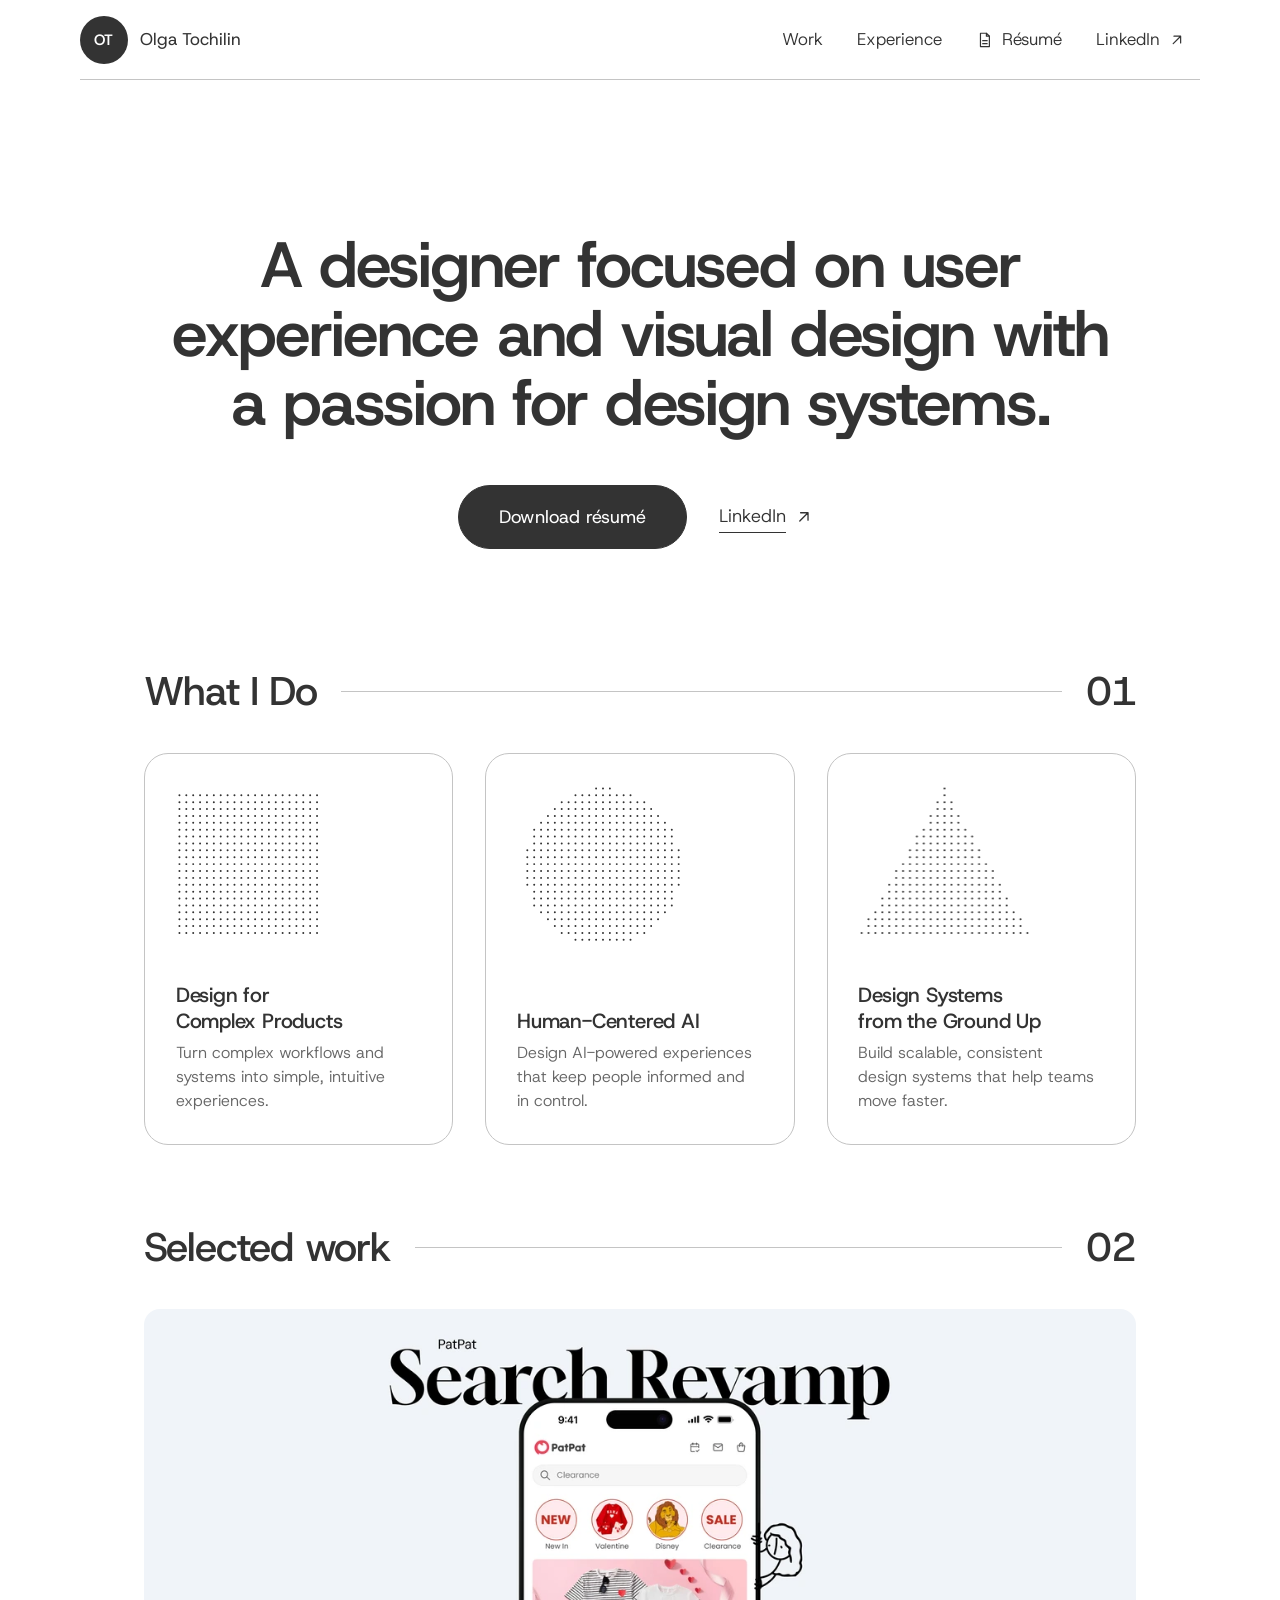
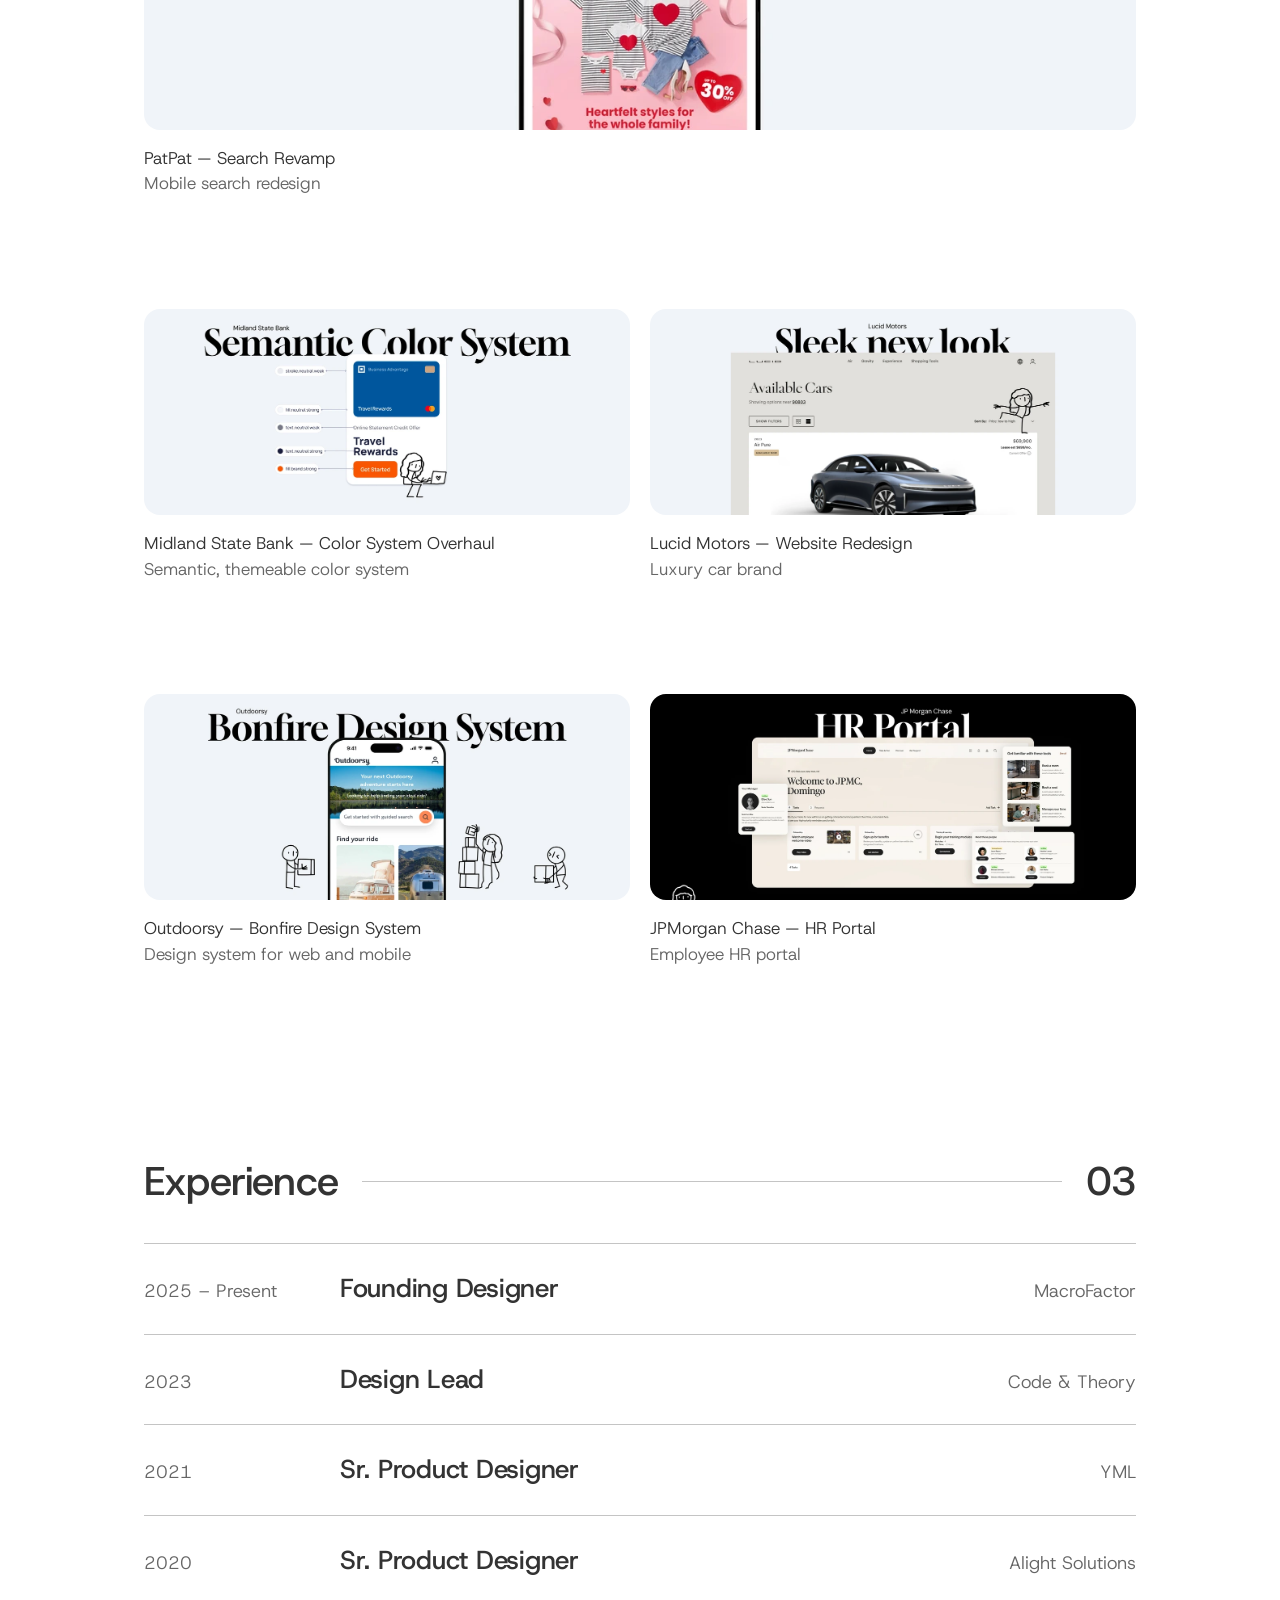
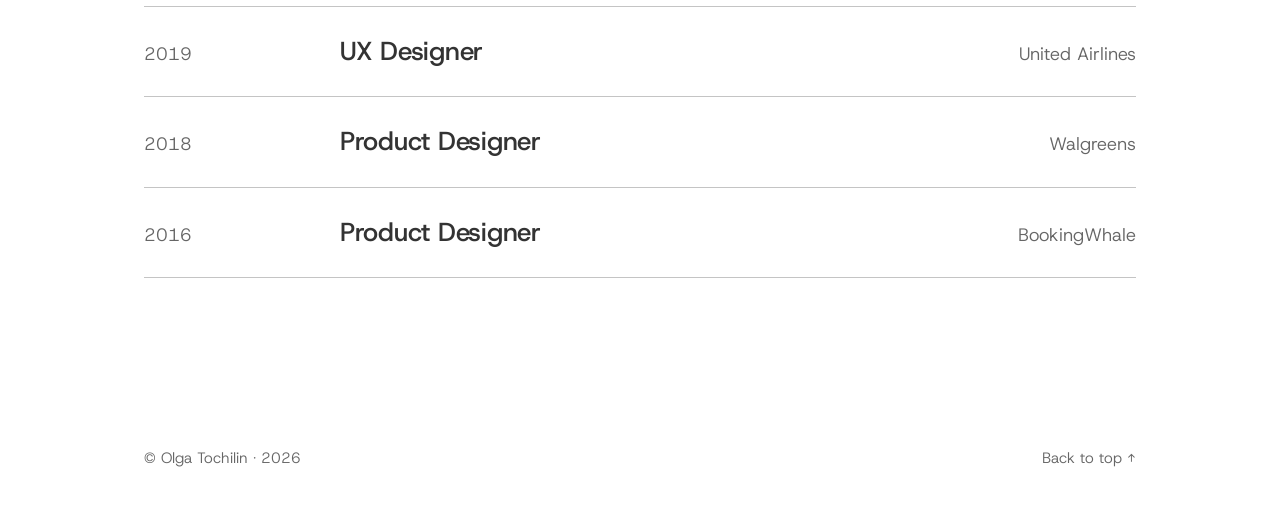
==== commit f8a86ada: "Selected work: one wide project, then pairs, with simple captions Layout taken from the Figma refere" ====
--- a/index.html
+++ b/index.html
@@ -35,36 +35,26 @@
 </section>
 <section id="work" class="wrap">
   <h2 class="section-head"><span>Selected work</span><i></i><b>02</b></h2>
-  <div class="grid">
-<a class="card" href="portfolio/patpat/">
-  <span class="card-text">
-    <span class="card-title">PatPat Search Revamp</span>
-  </span>
-  <span class="card-media"><img src="assets/img/patpat-featured-5.webp" alt="" width="1200" height="509" loading="lazy"></span>
+  <div class="work-grid">
+<a class="work-item" href="portfolio/patpat/">
+  <span class="work-img"><img src="assets/img/patpat-featured-5.webp" alt="" width="1200" height="509" loading="lazy"></span>
+  <span class="work-cap"><span class="work-title">PatPat — Search Revamp</span><span class="work-sub">Mobile search redesign</span></span>
 </a>
-<a class="card" href="portfolio/midland/">
-  <span class="card-text">
-    <span class="card-title">Midland State Bank Color System Overhaul</span>
-  </span>
-  <span class="card-media"><img src="assets/img/midland-featured-5.webp" alt="" width="1200" height="509" loading="lazy"></span>
+<a class="work-item" href="portfolio/midland/">
+  <span class="work-img"><img src="assets/img/midland-featured-5.webp" alt="" width="1200" height="509" loading="lazy"></span>
+  <span class="work-cap"><span class="work-title">Midland State Bank — Color System Overhaul</span><span class="work-sub">Semantic, themeable color system</span></span>
 </a>
-<a class="card" href="portfolio/lucid/">
-  <span class="card-text">
-    <span class="card-title">Lucid Motors</span>
-  </span>
-  <span class="card-media"><img src="assets/img/lucid-featured-5.webp" alt="" width="1200" height="509" loading="lazy"></span>
+<a class="work-item" href="portfolio/lucid/">
+  <span class="work-img"><img src="assets/img/lucid-featured-5.webp" alt="" width="1200" height="509" loading="lazy"></span>
+  <span class="work-cap"><span class="work-title">Lucid Motors — Website Redesign</span><span class="work-sub">Luxury car brand</span></span>
 </a>
-<a class="card" href="portfolio/outdoorsy/">
-  <span class="card-text">
-    <span class="card-title">Outdoorsy</span>
-  </span>
-  <span class="card-media"><img src="assets/img/outdoorsy-featured-5.webp" alt="" width="1200" height="509" loading="lazy"></span>
+<a class="work-item" href="portfolio/outdoorsy/">
+  <span class="work-img"><img src="assets/img/outdoorsy-featured-5.webp" alt="" width="1200" height="509" loading="lazy"></span>
+  <span class="work-cap"><span class="work-title">Outdoorsy — Bonfire Design System</span><span class="work-sub">Design system for web and mobile</span></span>
 </a>
-<a class="card" href="portfolio/jpmorgan-chase/">
-  <span class="card-text">
-    <span class="card-title">JPMorgan Chase</span>
-  </span>
-  <span class="card-media"><img src="assets/img/jpmc-featured-5.webp" alt="" width="1200" height="509" loading="lazy"></span>
+<a class="work-item" href="portfolio/jpmorgan-chase/">
+  <span class="work-img"><img src="assets/img/jpmc-featured-5.webp" alt="" width="1200" height="509" loading="lazy"></span>
+  <span class="work-cap"><span class="work-title">JPMorgan Chase — HR Portal</span><span class="work-sub">Employee HR portal</span></span>
 </a>
   </div>
 </section>
--- a/assets/style.css
+++ b/assets/style.css
@@ -132,6 +132,20 @@
 .card-media{display:block;margin-top:auto;border-radius:16px 16px 0 0;overflow:hidden;background:var(--n100)}
 .card-media img{width:100%;aspect-ratio:1200/509;object-fit:cover;transform:translateY(8px) scale(1);transform-origin:50% 100%;transition:transform .6s var(--ease-out),opacity .5s ease-out}
 .card:hover .card-media img{transform:translateY(0) scale(1.03)}
+
+/* ---------- selected work: one wide project, then pairs (see Figma reference) ---------- */
+.work-grid{display:grid;grid-template-columns:repeat(2,minmax(0,1fr));column-gap:clamp(12px,1.8vw,20px);row-gap:clamp(56px,9vw,112px)}
+.work-item{display:block;text-decoration:none;color:inherit}
+.work-item:first-child{grid-column:1/-1}
+.work-img{display:block;overflow:hidden;border-radius:16px;background:var(--n100)}
+.work-img img{width:100%;aspect-ratio:1200/509;object-fit:cover;transition:transform .6s var(--ease-out),opacity .5s ease-out}
+.work-item:hover .work-img img{transform:scale(1.02)}
+.work-cap{display:block;margin-top:16px;font-size:17px;line-height:1.5}
+.work-title,.work-sub{display:block}
+.work-title{color:var(--n900)}
+.work-sub{color:var(--n600)}
+.work-item:hover .work-title{text-decoration:underline;text-underline-offset:4px;text-decoration-thickness:1px}
+@media (max-width:700px){.work-grid{grid-template-columns:1fr}.work-cap{font-size:16px}}
 
 /* ---------- experience ---------- */
 .exp{list-style:none;margin:0 0 40px;padding:0}
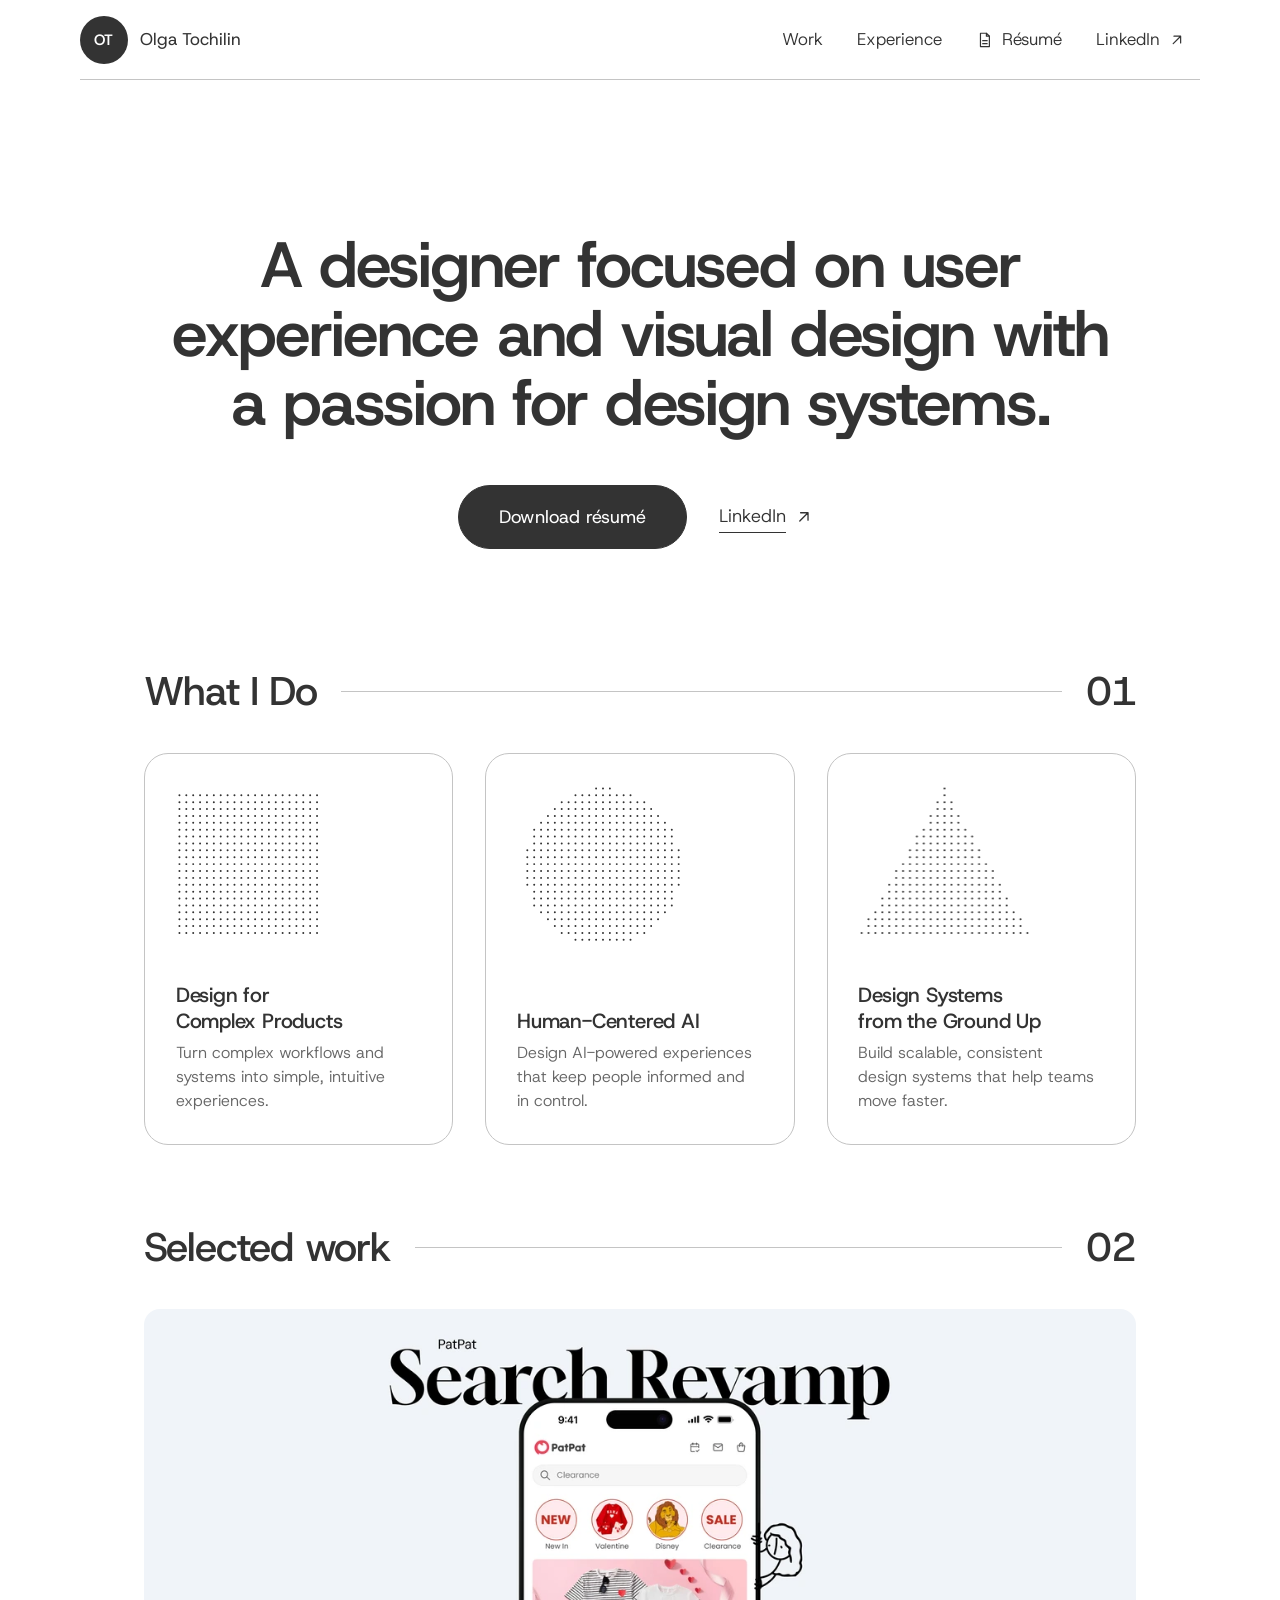
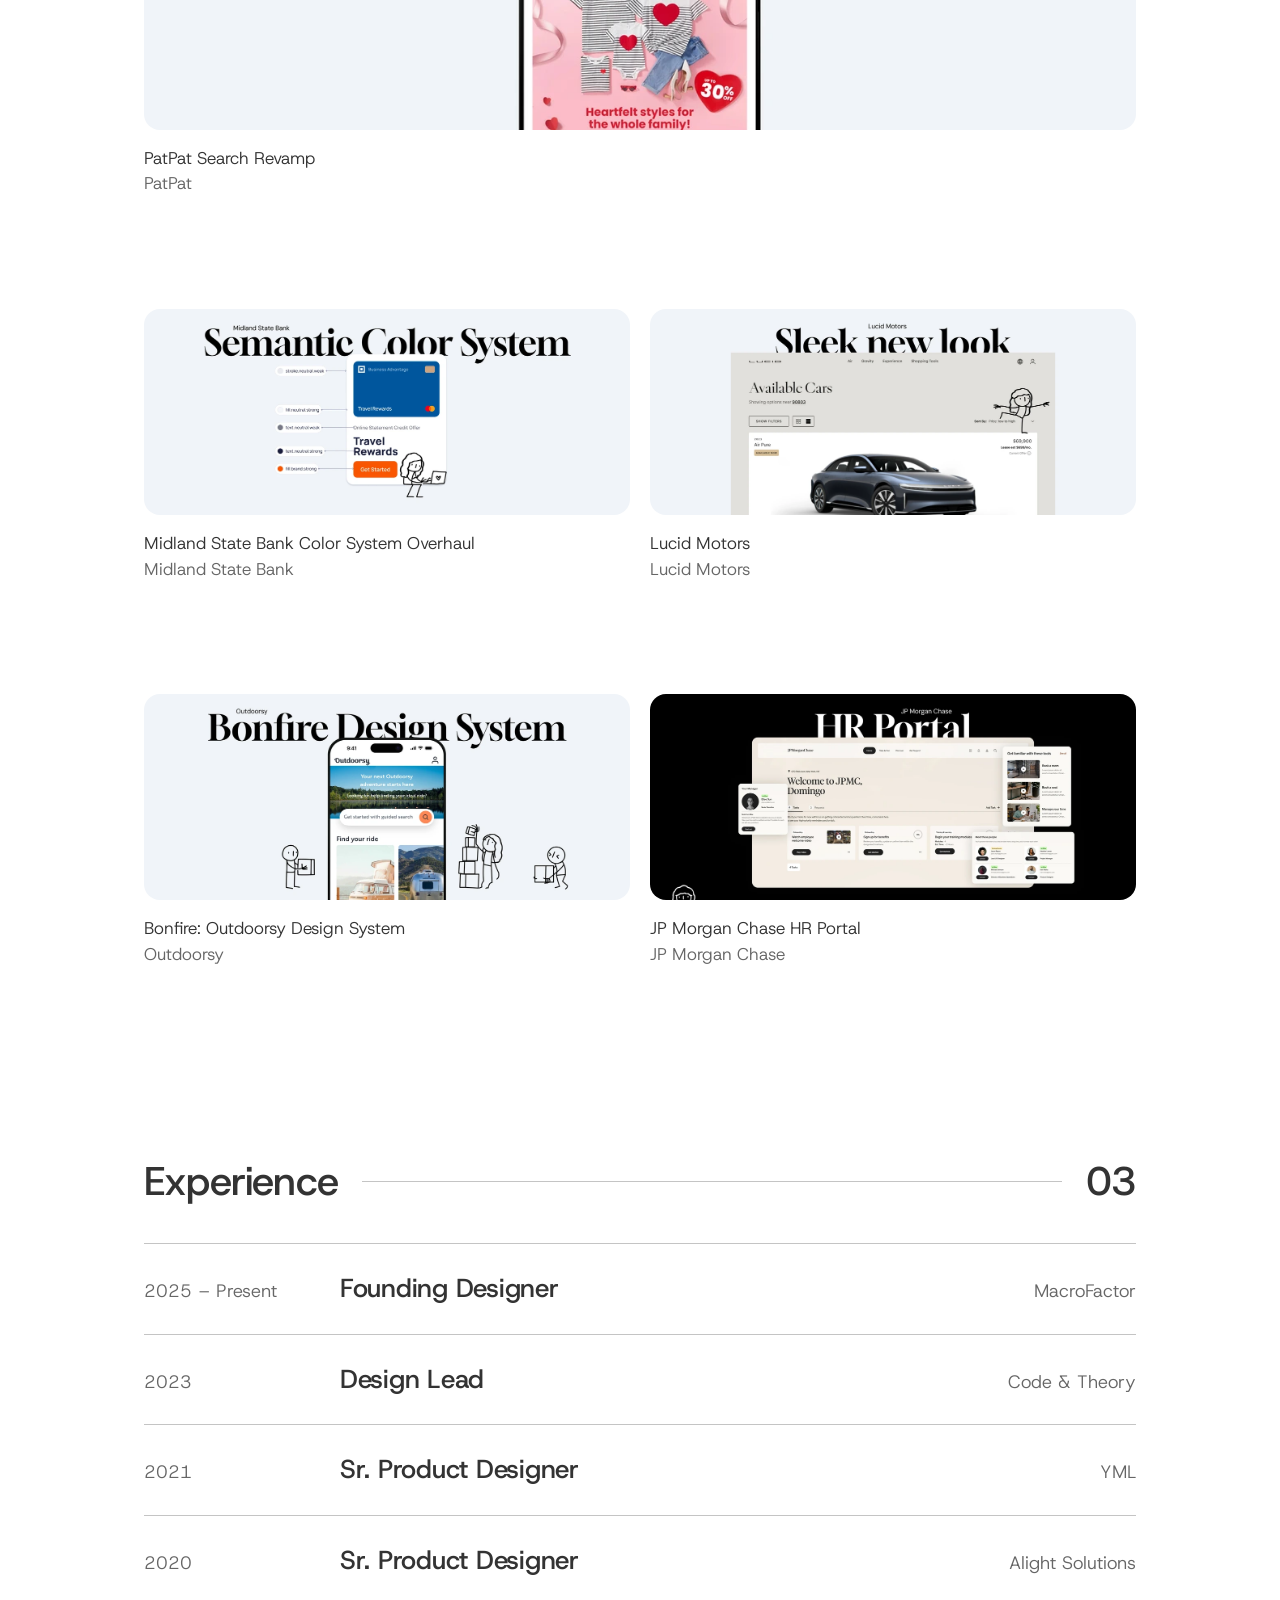
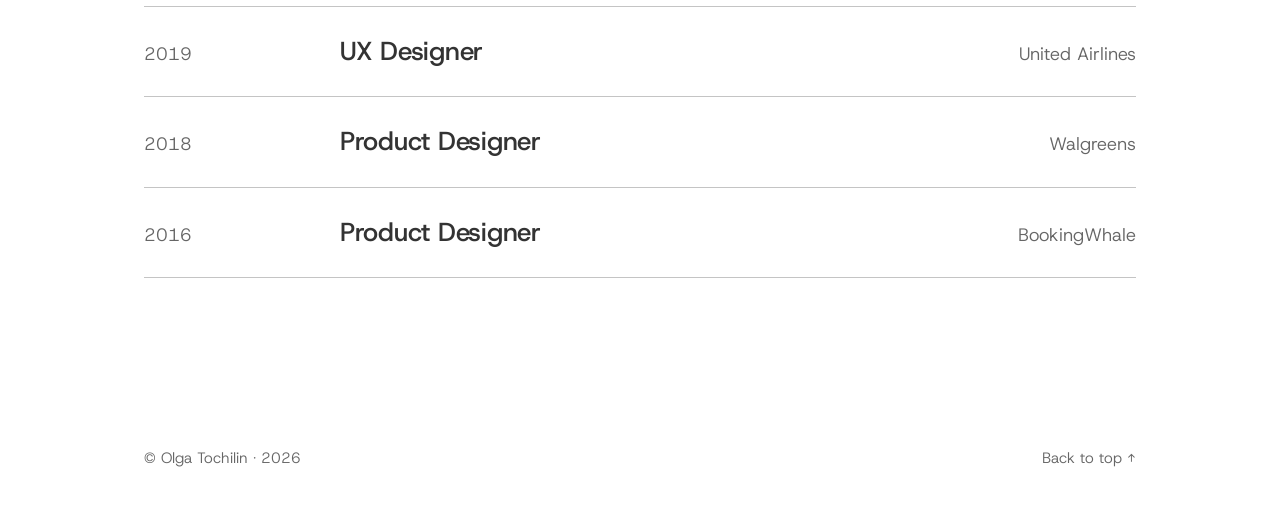
==== commit f11b0727: "Selected work captions: case study name as title, company as subtitle Co-Authored-By: Claude Sonnet " ====
--- a/index.html
+++ b/index.html
@@ -38,23 +38,23 @@
   <div class="work-grid">
 <a class="work-item" href="portfolio/patpat/">
   <span class="work-img"><img src="assets/img/patpat-featured-5.webp" alt="" width="1200" height="509" loading="lazy"></span>
-  <span class="work-cap"><span class="work-title">PatPat — Search Revamp</span><span class="work-sub">Mobile search redesign</span></span>
+  <span class="work-cap"><span class="work-title">PatPat Search Revamp</span><span class="work-sub">PatPat</span></span>
 </a>
 <a class="work-item" href="portfolio/midland/">
   <span class="work-img"><img src="assets/img/midland-featured-5.webp" alt="" width="1200" height="509" loading="lazy"></span>
-  <span class="work-cap"><span class="work-title">Midland State Bank — Color System Overhaul</span><span class="work-sub">Semantic, themeable color system</span></span>
+  <span class="work-cap"><span class="work-title">Midland State Bank Color System Overhaul</span><span class="work-sub">Midland State Bank</span></span>
 </a>
 <a class="work-item" href="portfolio/lucid/">
   <span class="work-img"><img src="assets/img/lucid-featured-5.webp" alt="" width="1200" height="509" loading="lazy"></span>
-  <span class="work-cap"><span class="work-title">Lucid Motors — Website Redesign</span><span class="work-sub">Luxury car brand</span></span>
+  <span class="work-cap"><span class="work-title">Lucid Motors</span><span class="work-sub">Lucid Motors</span></span>
 </a>
 <a class="work-item" href="portfolio/outdoorsy/">
   <span class="work-img"><img src="assets/img/outdoorsy-featured-5.webp" alt="" width="1200" height="509" loading="lazy"></span>
-  <span class="work-cap"><span class="work-title">Outdoorsy — Bonfire Design System</span><span class="work-sub">Design system for web and mobile</span></span>
+  <span class="work-cap"><span class="work-title">Bonfire: Outdoorsy Design System</span><span class="work-sub">Outdoorsy</span></span>
 </a>
 <a class="work-item" href="portfolio/jpmorgan-chase/">
   <span class="work-img"><img src="assets/img/jpmc-featured-5.webp" alt="" width="1200" height="509" loading="lazy"></span>
-  <span class="work-cap"><span class="work-title">JPMorgan Chase — HR Portal</span><span class="work-sub">Employee HR portal</span></span>
+  <span class="work-cap"><span class="work-title">JP Morgan Chase HR Portal</span><span class="work-sub">JP Morgan Chase</span></span>
 </a>
   </div>
 </section>
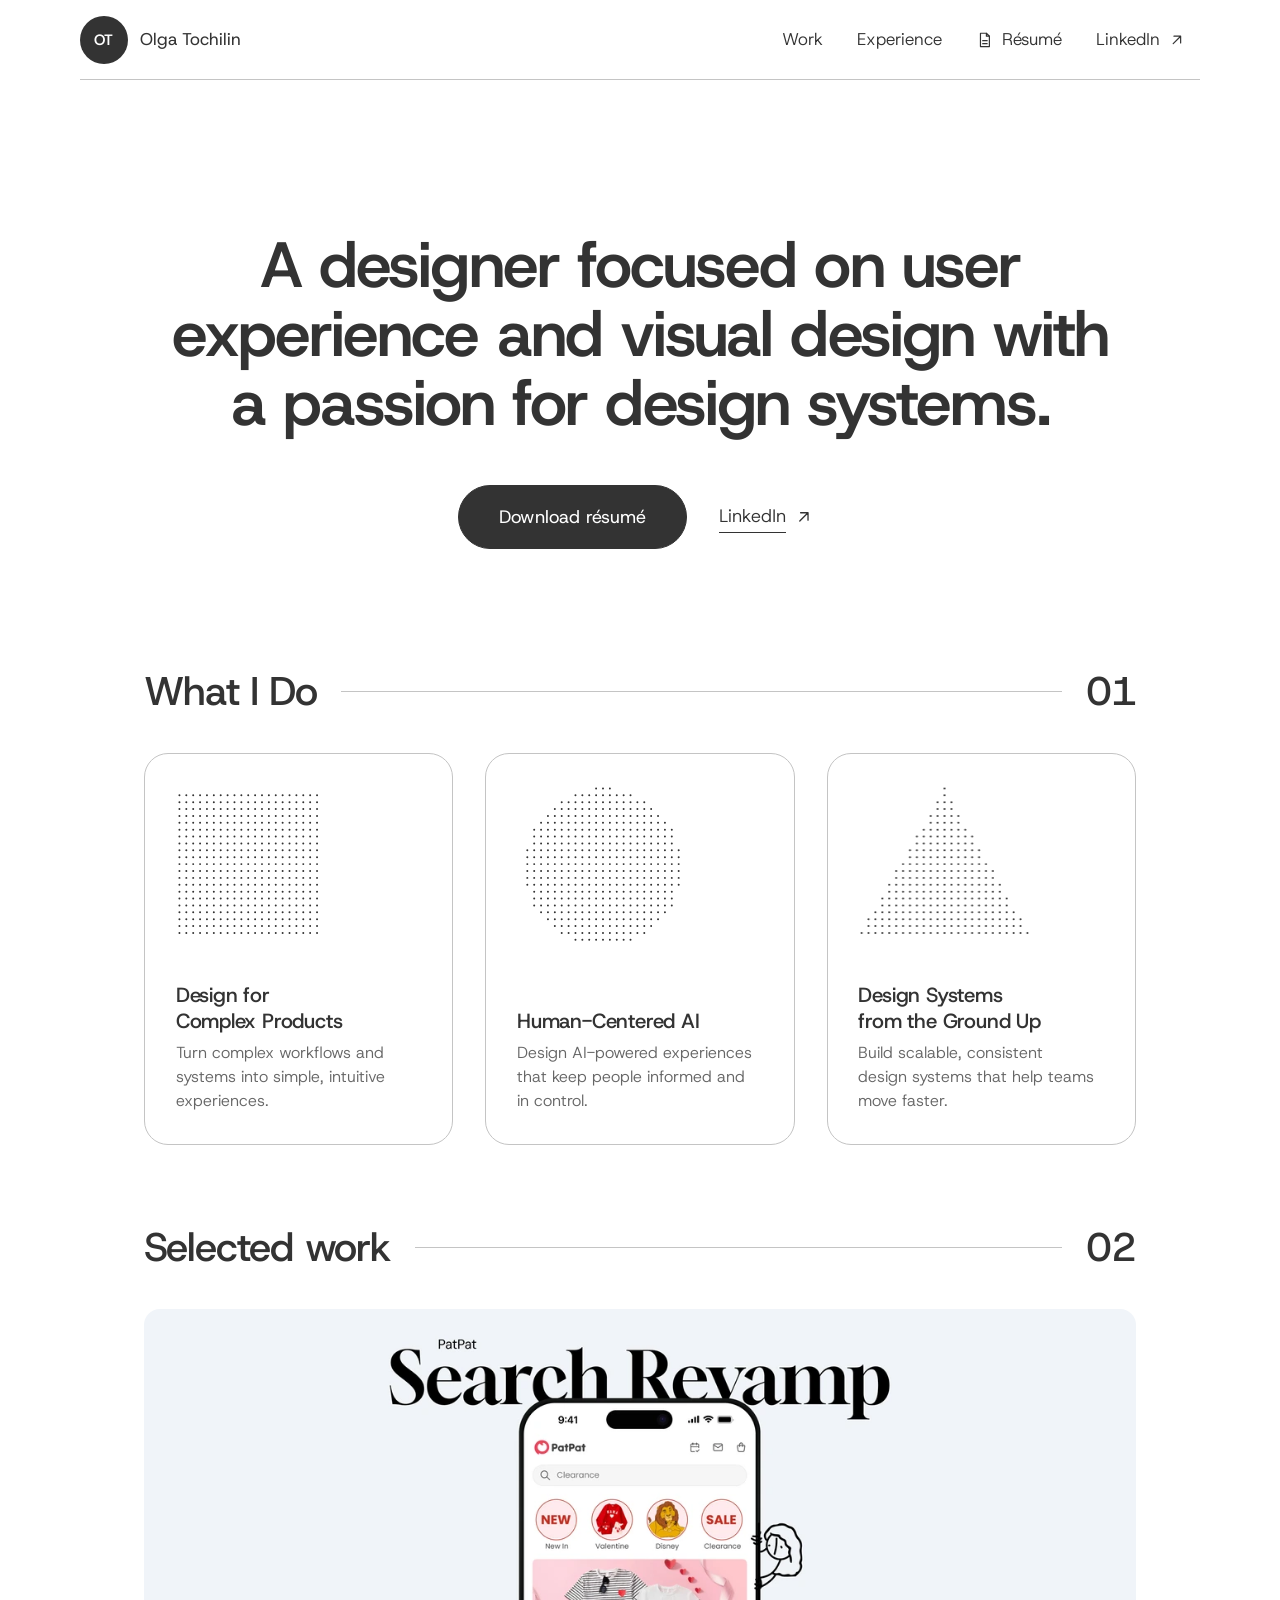
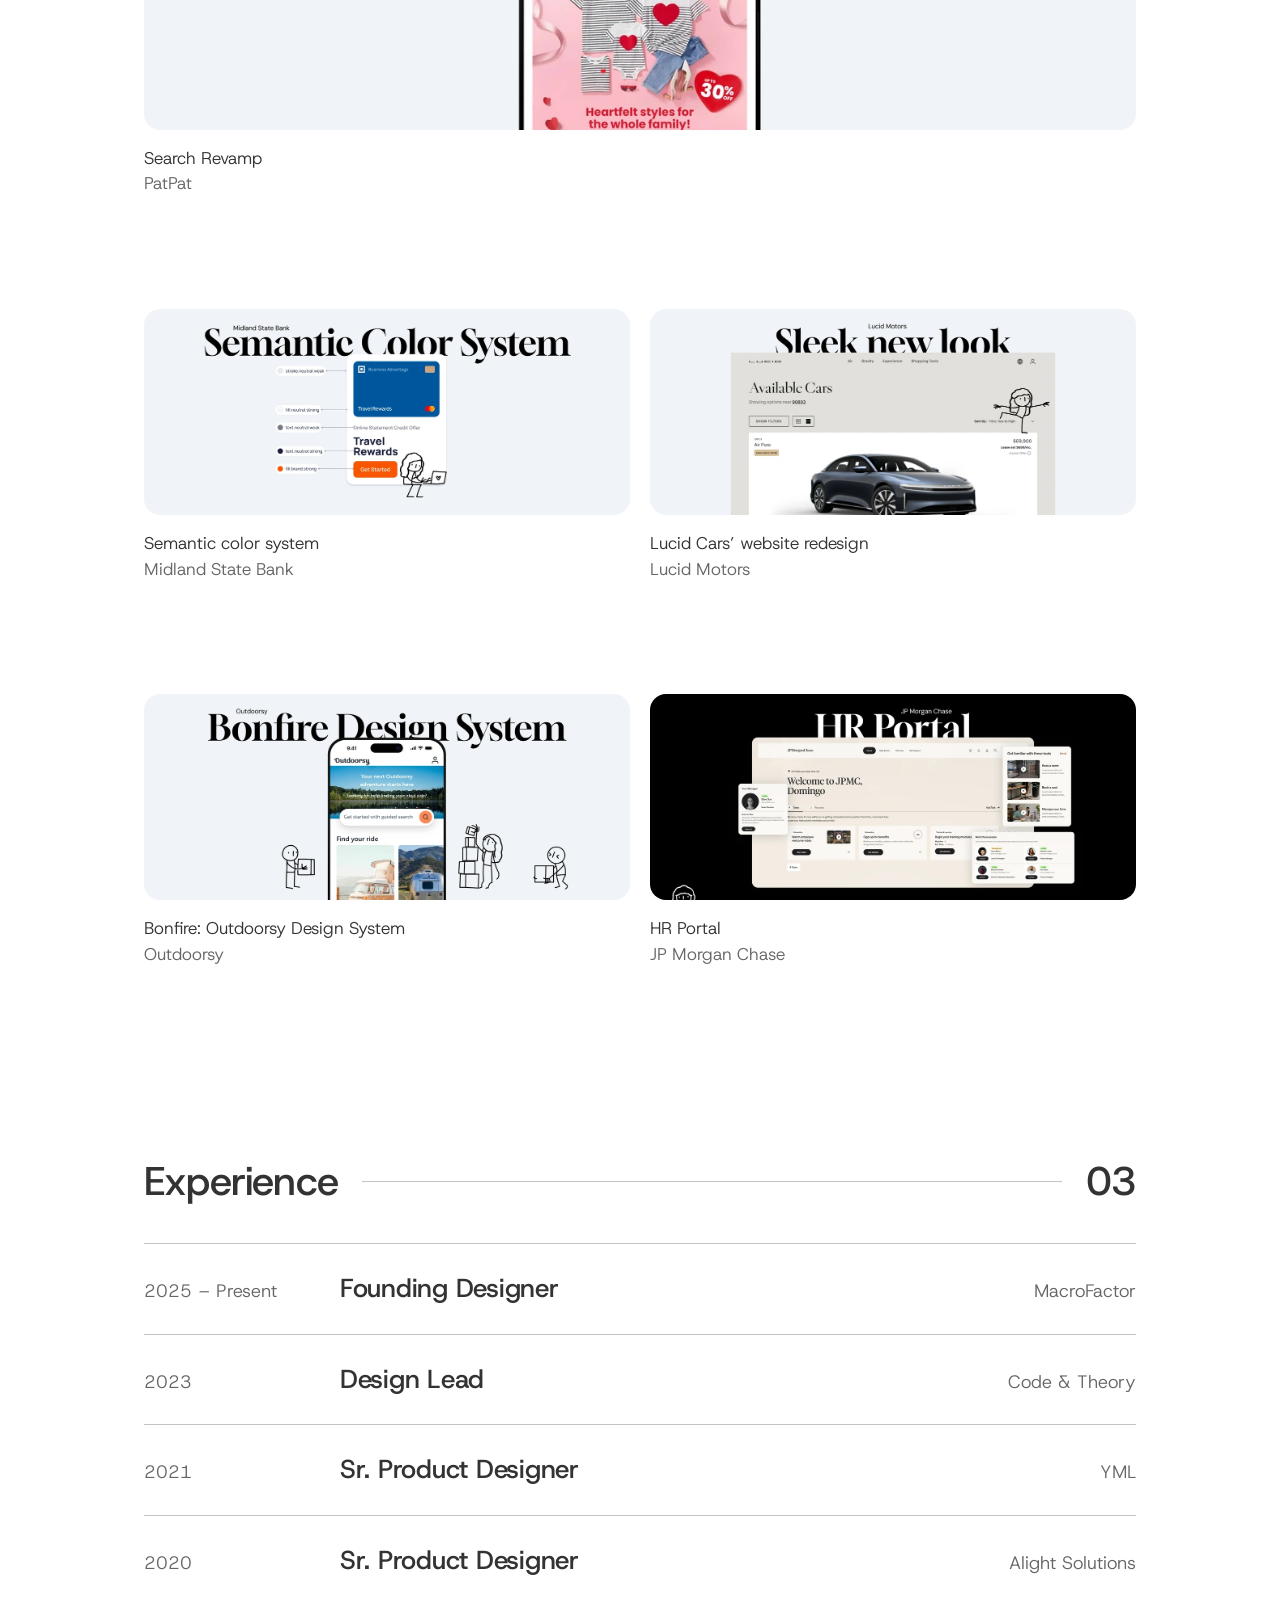
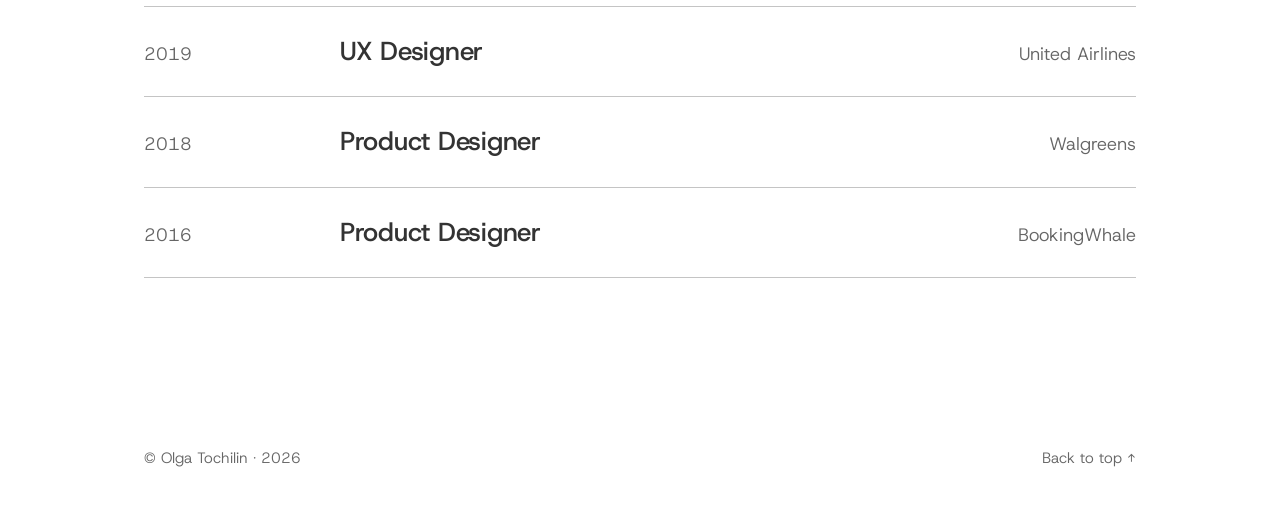
==== commit 8c928072: "Selected work captions: owner-provided titles and subtitles Co-Authored-By: Claude Sonnet 5.5 <norep" ====
--- a/index.html
+++ b/index.html
@@ -38,15 +38,15 @@
   <div class="work-grid">
 <a class="work-item" href="portfolio/patpat/">
   <span class="work-img"><img src="assets/img/patpat-featured-5.webp" alt="" width="1200" height="509" loading="lazy"></span>
-  <span class="work-cap"><span class="work-title">PatPat Search Revamp</span><span class="work-sub">PatPat</span></span>
+  <span class="work-cap"><span class="work-title">Search Revamp</span><span class="work-sub">PatPat</span></span>
 </a>
 <a class="work-item" href="portfolio/midland/">
   <span class="work-img"><img src="assets/img/midland-featured-5.webp" alt="" width="1200" height="509" loading="lazy"></span>
-  <span class="work-cap"><span class="work-title">Midland State Bank Color System Overhaul</span><span class="work-sub">Midland State Bank</span></span>
+  <span class="work-cap"><span class="work-title">Semantic color system</span><span class="work-sub">Midland State Bank</span></span>
 </a>
 <a class="work-item" href="portfolio/lucid/">
   <span class="work-img"><img src="assets/img/lucid-featured-5.webp" alt="" width="1200" height="509" loading="lazy"></span>
-  <span class="work-cap"><span class="work-title">Lucid Motors</span><span class="work-sub">Lucid Motors</span></span>
+  <span class="work-cap"><span class="work-title">Lucid Cars’ website redesign</span><span class="work-sub">Lucid Motors</span></span>
 </a>
 <a class="work-item" href="portfolio/outdoorsy/">
   <span class="work-img"><img src="assets/img/outdoorsy-featured-5.webp" alt="" width="1200" height="509" loading="lazy"></span>
@@ -54,7 +54,7 @@
 </a>
 <a class="work-item" href="portfolio/jpmorgan-chase/">
   <span class="work-img"><img src="assets/img/jpmc-featured-5.webp" alt="" width="1200" height="509" loading="lazy"></span>
-  <span class="work-cap"><span class="work-title">JP Morgan Chase HR Portal</span><span class="work-sub">JP Morgan Chase</span></span>
+  <span class="work-cap"><span class="work-title">HR Portal</span><span class="work-sub">JP Morgan Chase</span></span>
 </a>
   </div>
 </section>
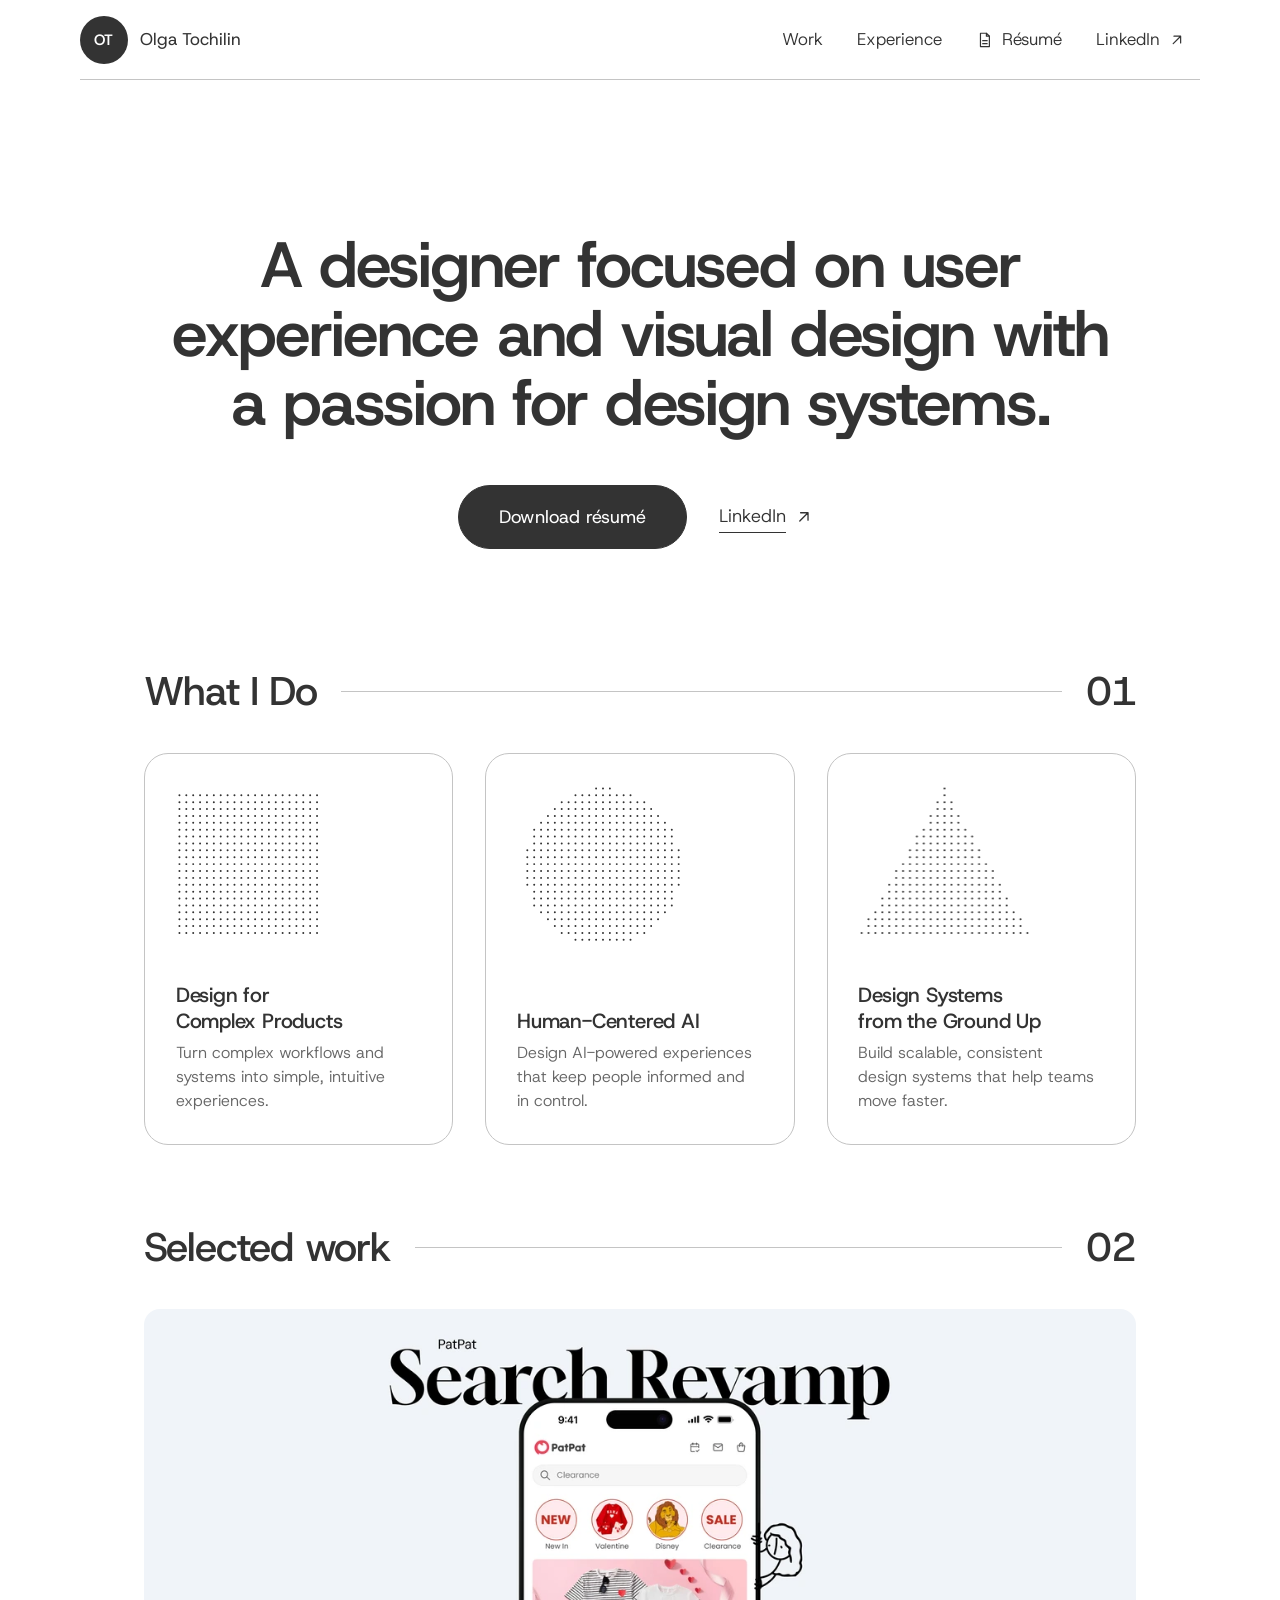
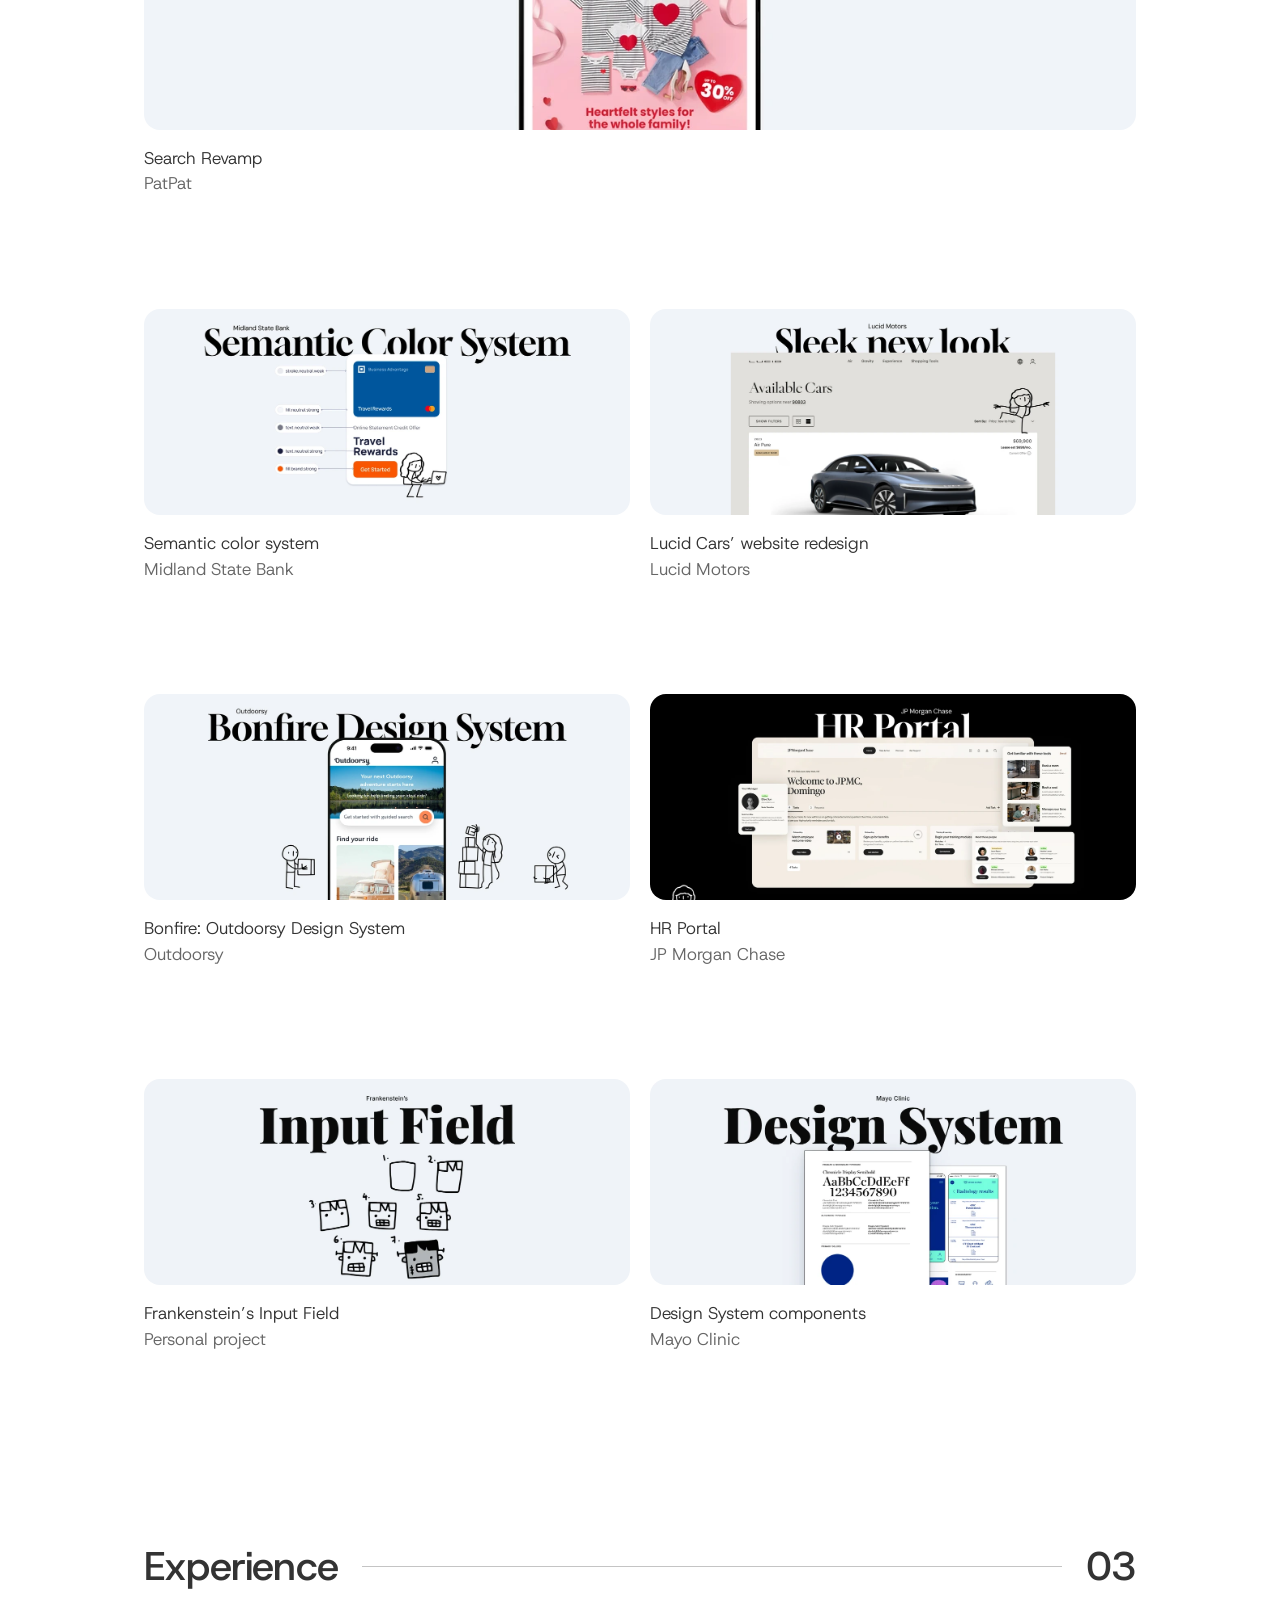
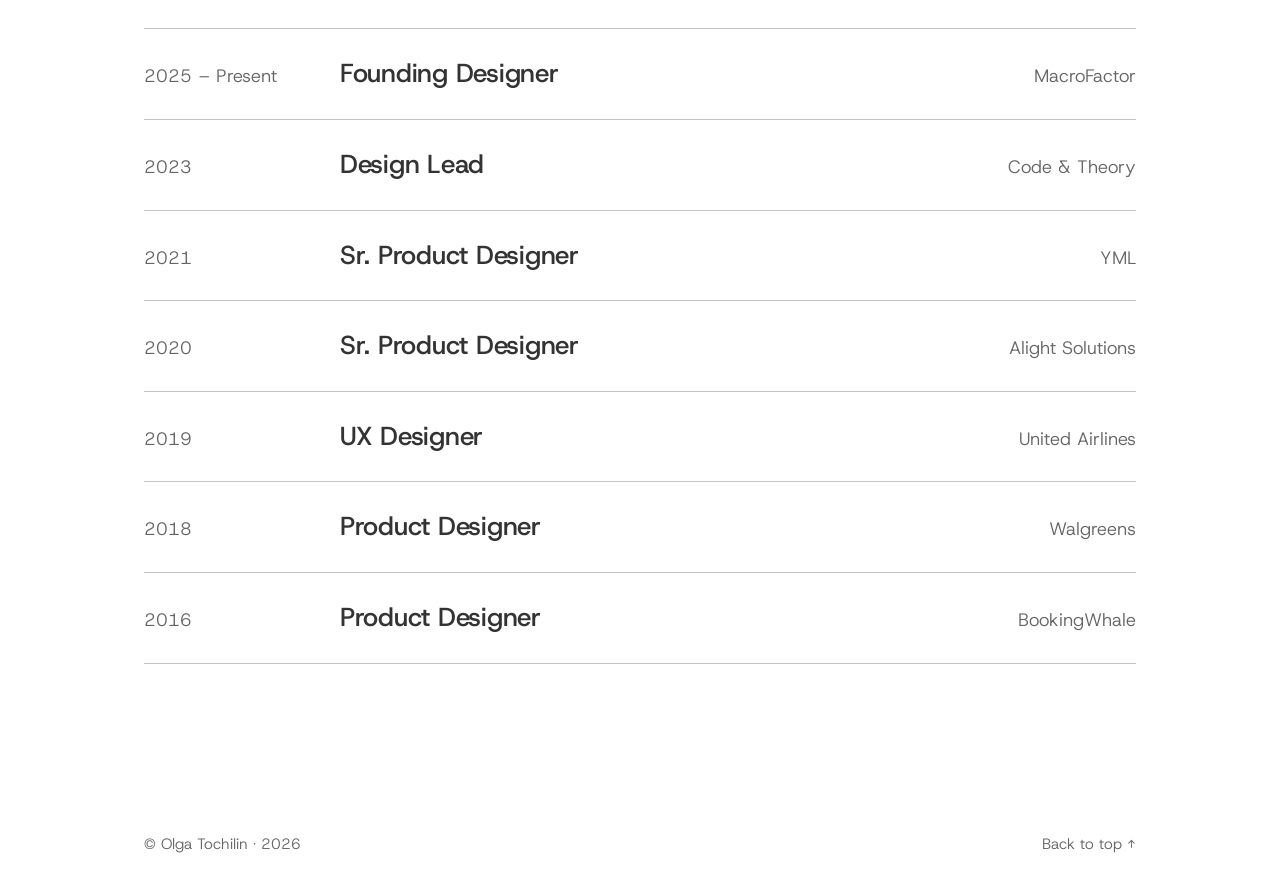
==== commit 24e7f186: "Add Frankenstein's Input Field and Mayo Clinic case studies Moved over from olgadesignsystems.com in" ====
--- a/index.html
+++ b/index.html
@@ -56,6 +56,14 @@
   <span class="work-img"><img src="assets/img/jpmc-featured-5.webp" alt="" width="1200" height="509" loading="lazy"></span>
   <span class="work-cap"><span class="work-title">HR Portal</span><span class="work-sub">JP Morgan Chase</span></span>
 </a>
+<a class="work-item" href="portfolio/franky/">
+  <span class="work-img"><img src="assets/img/franky-featured.webp" alt="" width="1200" height="509" loading="lazy"></span>
+  <span class="work-cap"><span class="work-title">Frankenstein’s Input Field</span><span class="work-sub">Personal project</span></span>
+</a>
+<a class="work-item" href="portfolio/mayo/">
+  <span class="work-img"><img src="assets/img/mayo-featured.webp" alt="" width="1200" height="509" loading="lazy"></span>
+  <span class="work-cap"><span class="work-title">Design System components</span><span class="work-sub">Mayo Clinic</span></span>
+</a>
   </div>
 </section>
 <section id="experience" class="wrap">
--- a/assets/style.css
+++ b/assets/style.css
@@ -115,28 +115,12 @@
 }
 .hero-cta{display:flex;flex-wrap:wrap;justify-content:center;gap:24px;margin-top:48px}
 
-/* ---------- work cards ---------- */
-
-.grid{display:grid;grid-template-columns:repeat(2,1fr);gap:32px}
-.card{
-  display:flex;flex-direction:column;overflow:hidden;text-decoration:none;
-  border:var(--hair);border-radius:var(--radius);background:var(--n0);
-  padding:clamp(24px,3vw,40px) clamp(20px,2.4vw,32px) 0;
-  transition:border-color .3s var(--ease-ui),transform .15s ease-out;
-}
-.card[hidden]{display:none}
-.card:hover{border-color:var(--n900)}
-.card:active{transform:scale(.985);transition-duration:80ms}
-.card-text{display:block;text-align:center;margin-bottom:28px}
-.card-title{display:block;font-size:clamp(22px,2.4vw,28px);line-height:1.15;font-weight:500;letter-spacing:-.02em;text-wrap:balance}
-.card-media{display:block;margin-top:auto;border-radius:16px 16px 0 0;overflow:hidden;background:var(--n100)}
-.card-media img{width:100%;aspect-ratio:1200/509;object-fit:cover;transform:translateY(8px) scale(1);transform-origin:50% 100%;transition:transform .6s var(--ease-out),opacity .5s ease-out}
-.card:hover .card-media img{transform:translateY(0) scale(1.03)}
 
 /* ---------- selected work: one wide project, then pairs (see Figma reference) ---------- */
 .work-grid{display:grid;grid-template-columns:repeat(2,minmax(0,1fr));column-gap:clamp(12px,1.8vw,20px);row-gap:clamp(56px,9vw,112px)}
 .work-item{display:block;text-decoration:none;color:inherit}
 .work-item:first-child{grid-column:1/-1}
+.work-grid-pair .work-item:first-child{grid-column:auto}
 .work-img{display:block;overflow:hidden;border-radius:16px;background:var(--n100)}
 .work-img img{width:100%;aspect-ratio:1200/509;object-fit:cover;transition:transform .6s var(--ease-out),opacity .5s ease-out}
 .work-item:hover .work-img img{transform:scale(1.02)}
@@ -188,12 +172,24 @@
 .project .pcard p{margin:0;font-size:16px;line-height:1.55;color:var(--n600)}
 @media (max-width:1000px){.pcards{margin-inline:0;grid-template-columns:repeat(2,1fr)}}
 @media (max-width:600px){.pcards{grid-template-columns:1fr}}
-.stats{display:grid;grid-template-columns:repeat(auto-fit,minmax(200px,1fr));gap:20px;margin:32px 0}
+.stats{display:grid;grid-template-columns:repeat(auto-fit,minmax(200px,1fr));gap:20px;margin:32px calc(-1 * min(12vw,170px))}
 .stat{padding:28px 24px;border:var(--hair);border-radius:var(--radius)}
 .stat .num{font-size:56px;font-weight:600;letter-spacing:-.04em;line-height:1}
 .stat h3{font-size:18px;font-weight:500;margin:14px 0 8px;line-height:1.25}
 .stat p{font-size:16px!important;color:var(--n600);margin:0!important;line-height:1.5!important}
+@media (max-width:1000px){.stats{margin-inline:0}}
 .thanks{text-align:center;color:var(--n600);margin:96px 0 0!important}
+
+/* case study extras: subtitle, pull lines, screenshot strips, small drawings */
+.project strong{font-weight:600}
+.project .lead{margin:-8px 0 32px;max-width:34em;font-size:clamp(19px,2.2vw,23px);line-height:1.45;color:var(--n600)}
+.project .pull{margin:28px 0;font-size:clamp(26px,3.4vw,34px);line-height:1.2;font-weight:500;letter-spacing:-.02em;color:var(--n900)}
+.strip{display:flex;gap:16px;overflow-x:auto;scroll-snap-type:x proximity;margin:40px calc(-1 * min(12vw,170px));padding:0 0 14px;scrollbar-width:thin;outline-offset:4px;-webkit-overflow-scrolling:touch}
+.project .strip figure{margin:0;flex:none;scroll-snap-align:start}
+.project .strip img{height:clamp(360px,46vw,560px);width:auto;max-width:none;border-radius:16px}
+@media (max-width:1000px){.strip{margin-inline:calc(-1 * var(--edge));padding-inline:var(--edge);scroll-padding-inline:var(--edge)}}
+.project figure.figure-small{margin:32px 0}
+.project figure.figure-small img{width:auto;max-width:100%;border:0;border-radius:0;background:none}
 .project .wrap:last-of-type{padding-top:40px}
 
 /* ---------- footer ---------- */
@@ -209,7 +205,6 @@
 
 /* ---------- small screens ---------- */
 @media (max-width:820px){
-  .grid{grid-template-columns:1fr}
   .exp li{grid-template-columns:1fr auto;gap:4px 16px}
   .exp .yr{grid-column:2;grid-row:1;text-align:right}
   .exp .role{grid-column:1;grid-row:1}
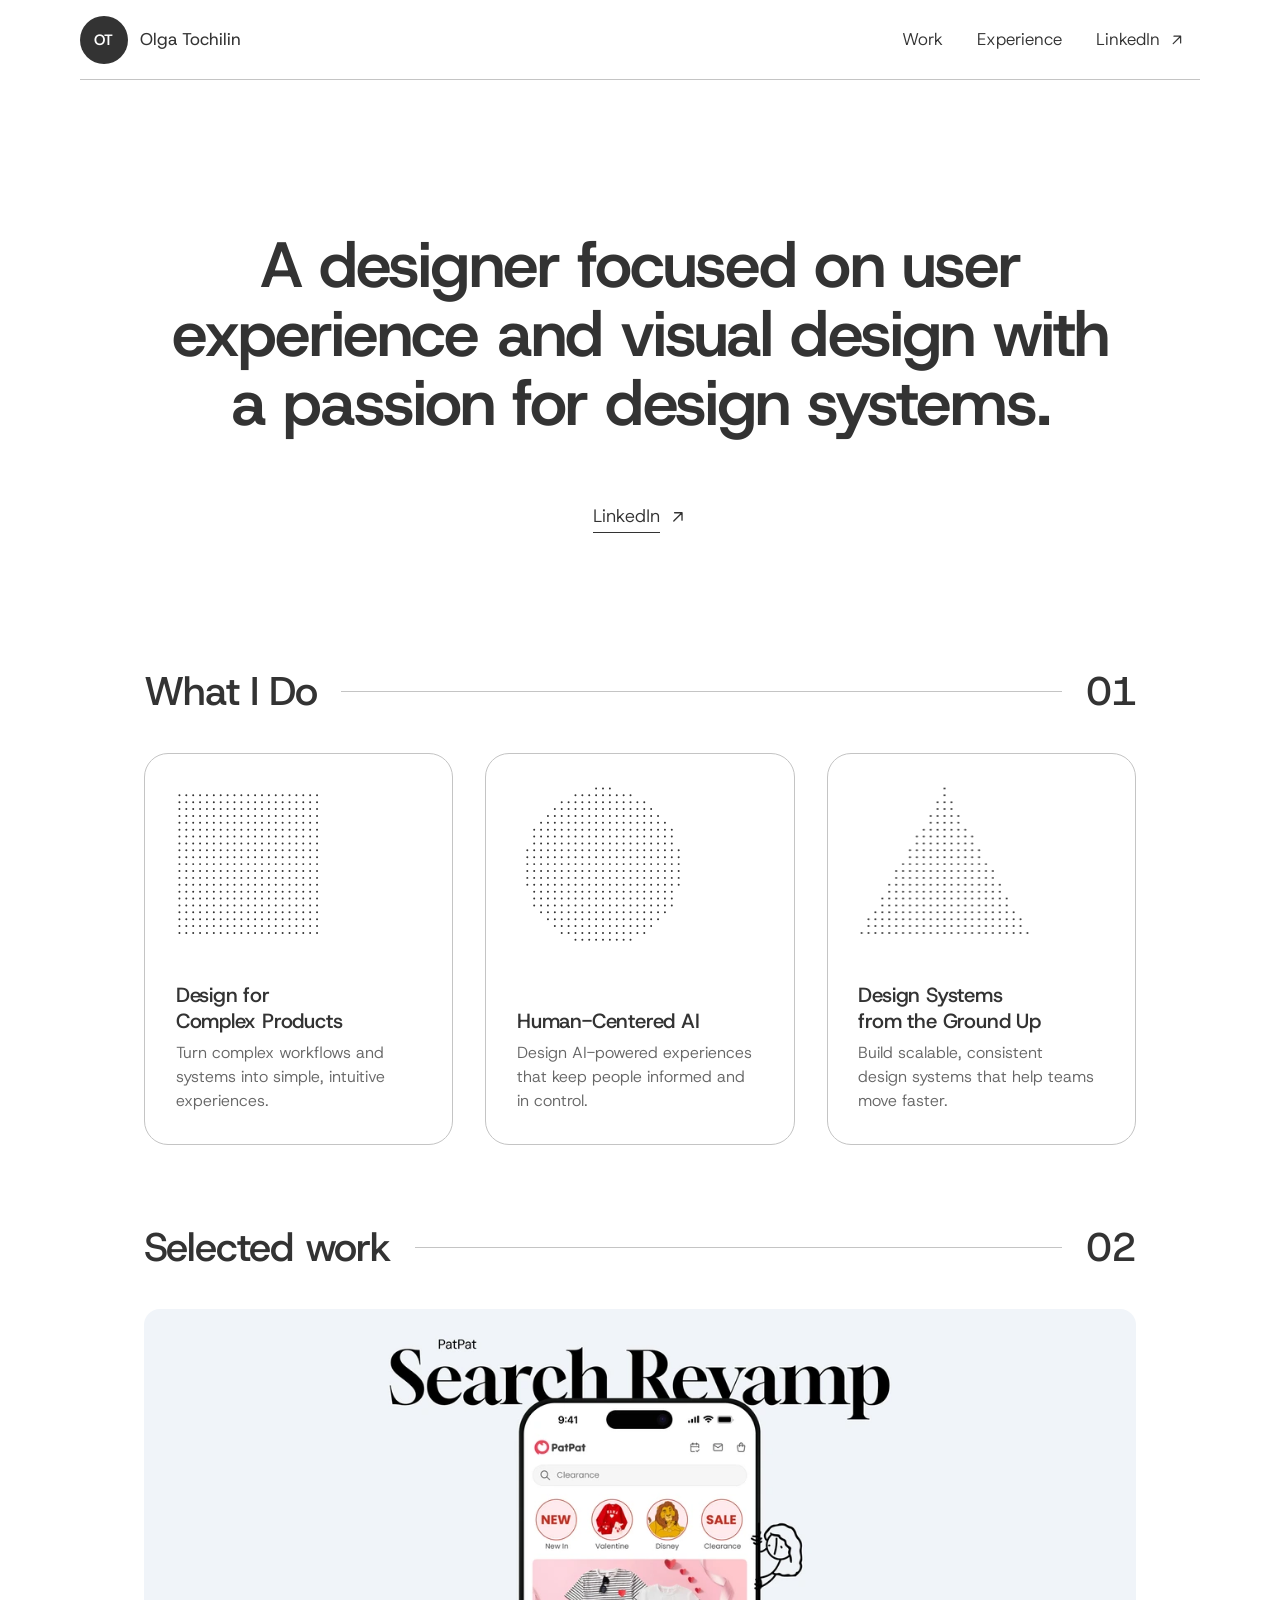
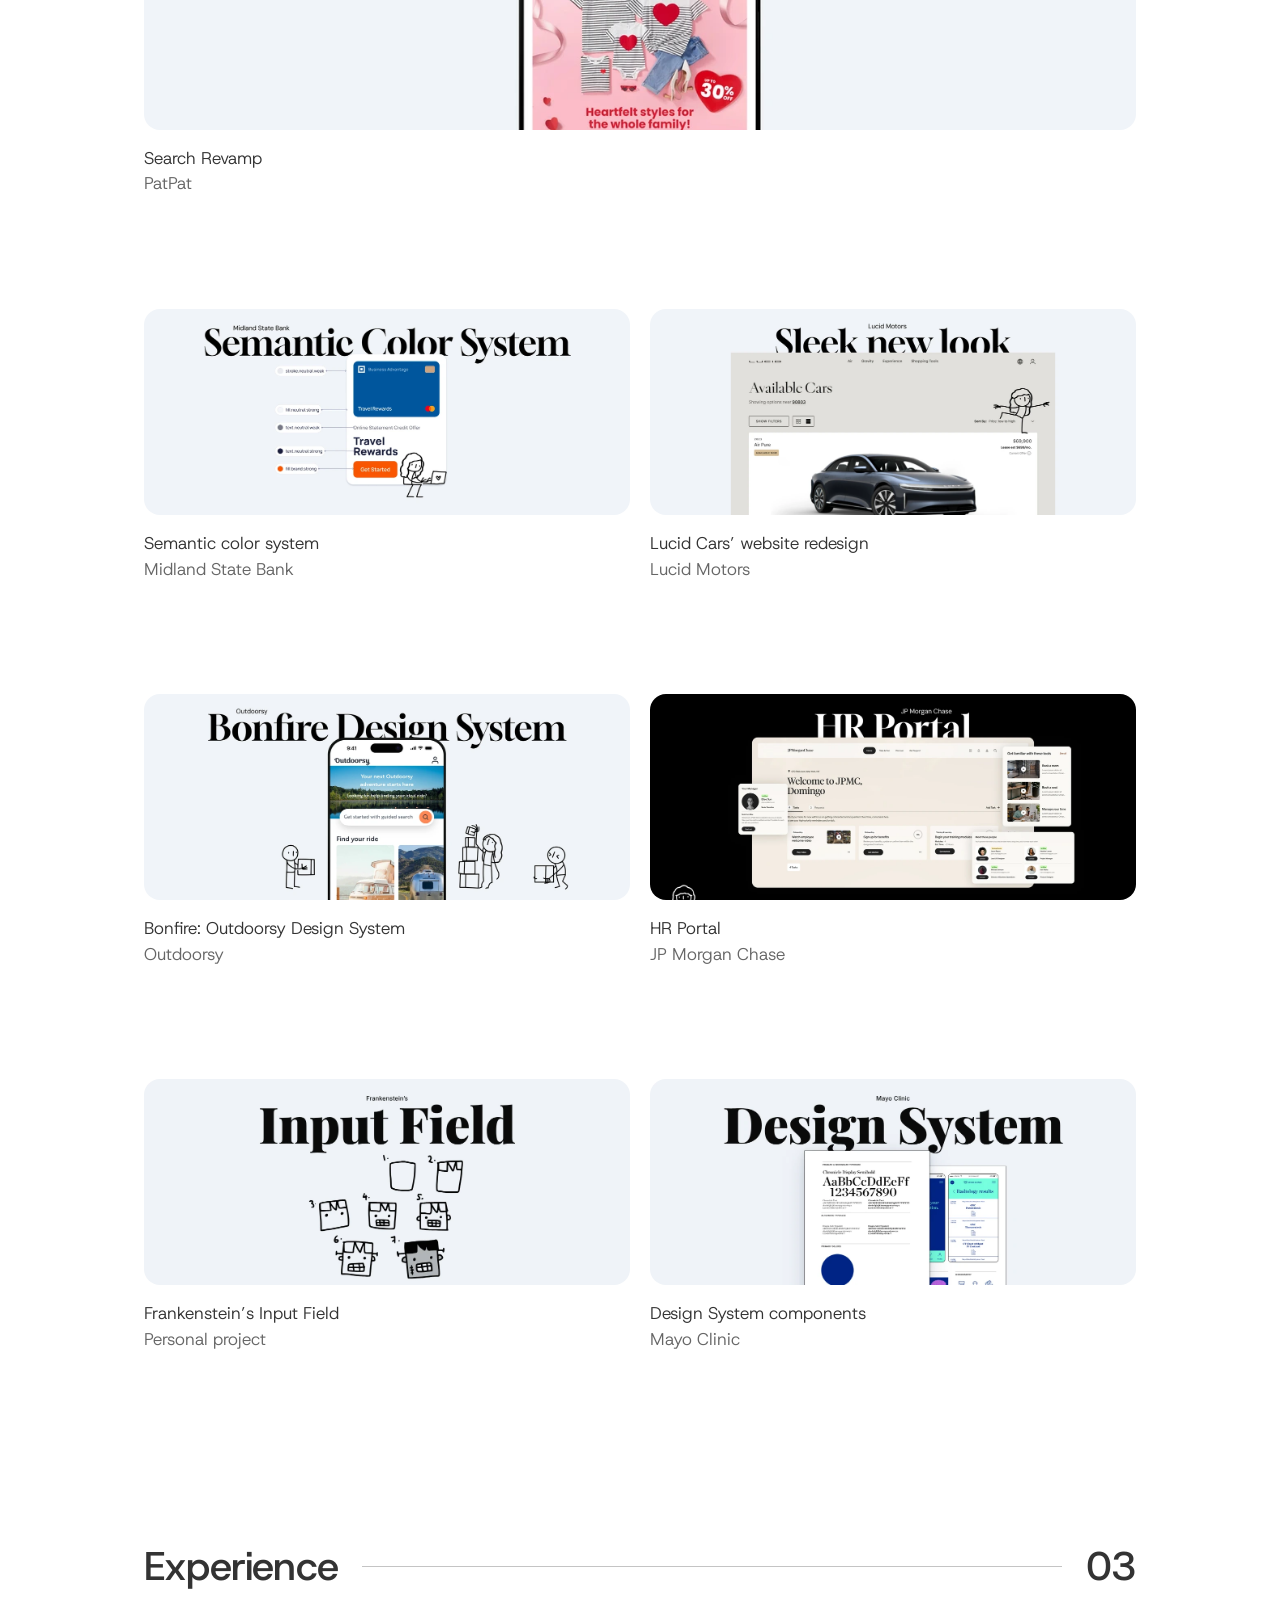
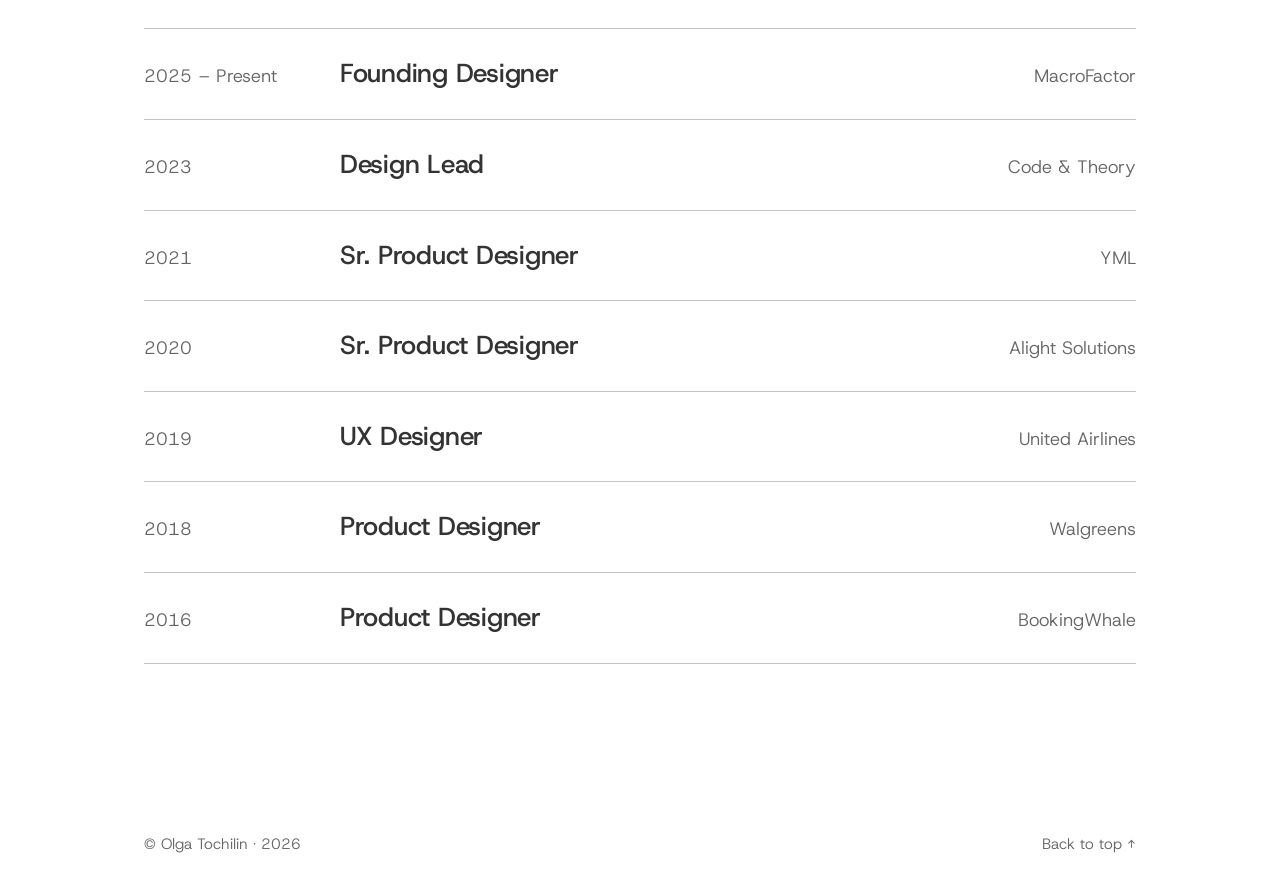
==== commit 727266be: "Remove the résumé from the site; turn off search engine indexing - Résumé: removed the header link, " ====
--- a/index.html
+++ b/index.html
@@ -3,6 +3,7 @@
 <head>
 <meta charset="utf-8">
 <meta name="viewport" content="width=device-width, initial-scale=1">
+<meta name="robots" content="noindex, nofollow">
 <title>Olga Tochilin</title>
 <meta name="description" content="Olga Tochilin — designer focused on user experience, visual design and design systems.">
 <script>document.documentElement.classList.add('js')</script>
@@ -16,7 +17,6 @@
     <nav>
       <a href="#work">Work</a>
       <a href="#experience">Experience</a>
-      <a class="nav-cta" href="assets/Olga-Tochilin-PD.pdf" target="_blank" rel="noopener"><svg viewBox="0 0 24 24" aria-hidden="true"><path d="M6 3h8l4 4v14H6V3Z"/><path d="M14 3v4h4M9 13h6M9 17h6"/></svg>Résumé</a>
       <a class="nav-cta" href="https://www.linkedin.com/in/olgatoc/" target="_blank" rel="noopener noreferrer"><span>LinkedIn</span><svg viewBox="0 0 24 24" aria-hidden="true"><path d="M7 17 17 7M8 7h9v9"/></svg><span class="sr-only"> (opens in a new tab)</span></a>
     </nav>
   </div>
@@ -25,7 +25,6 @@
 <section class="hero">
   <h1>A designer focused on user experience and visual design with a passion for design&nbsp;systems.</h1>
   <div class="hero-cta">
-    <a class="btn btn-solid" href="assets/Olga-Tochilin-PD.pdf" target="_blank" rel="noopener"><span>Download résumé</span></a>
     <a class="link-ext" href="https://www.linkedin.com/in/olgatoc/" target="_blank" rel="noopener noreferrer"><span>LinkedIn</span><svg viewBox="0 0 24 24" aria-hidden="true"><path d="M7 17 17 7M8 7h9v9"/></svg><span class="sr-only"> (opens in a new tab)</span></a>
   </div>
 </section>
--- a/assets/style.css
+++ b/assets/style.css
@@ -55,6 +55,9 @@
   transition:width .5s var(--ease-out),height .5s var(--ease-out);
 }
 .is-stuck .mono{width:40px;height:40px}
+.brand-back .mono svg{width:22px;height:22px;stroke:#fff;fill:none;stroke-width:2;transition:transform .3s var(--ease-out)}
+.brand-back:hover .mono svg{transform:translateX(-3px)}
+.brand-back:focus-visible{outline:2px solid var(--n900);outline-offset:4px;border-radius:999px}
 .site-header nav{display:flex;align-items:center;gap:6px;font-size:17px}
 .site-header nav a{white-space:nowrap;text-decoration:none;padding:8px 14px;border-radius:999px;transition:background .2s var(--ease-ui)}
 .site-header nav a:hover{background:var(--n100)}
